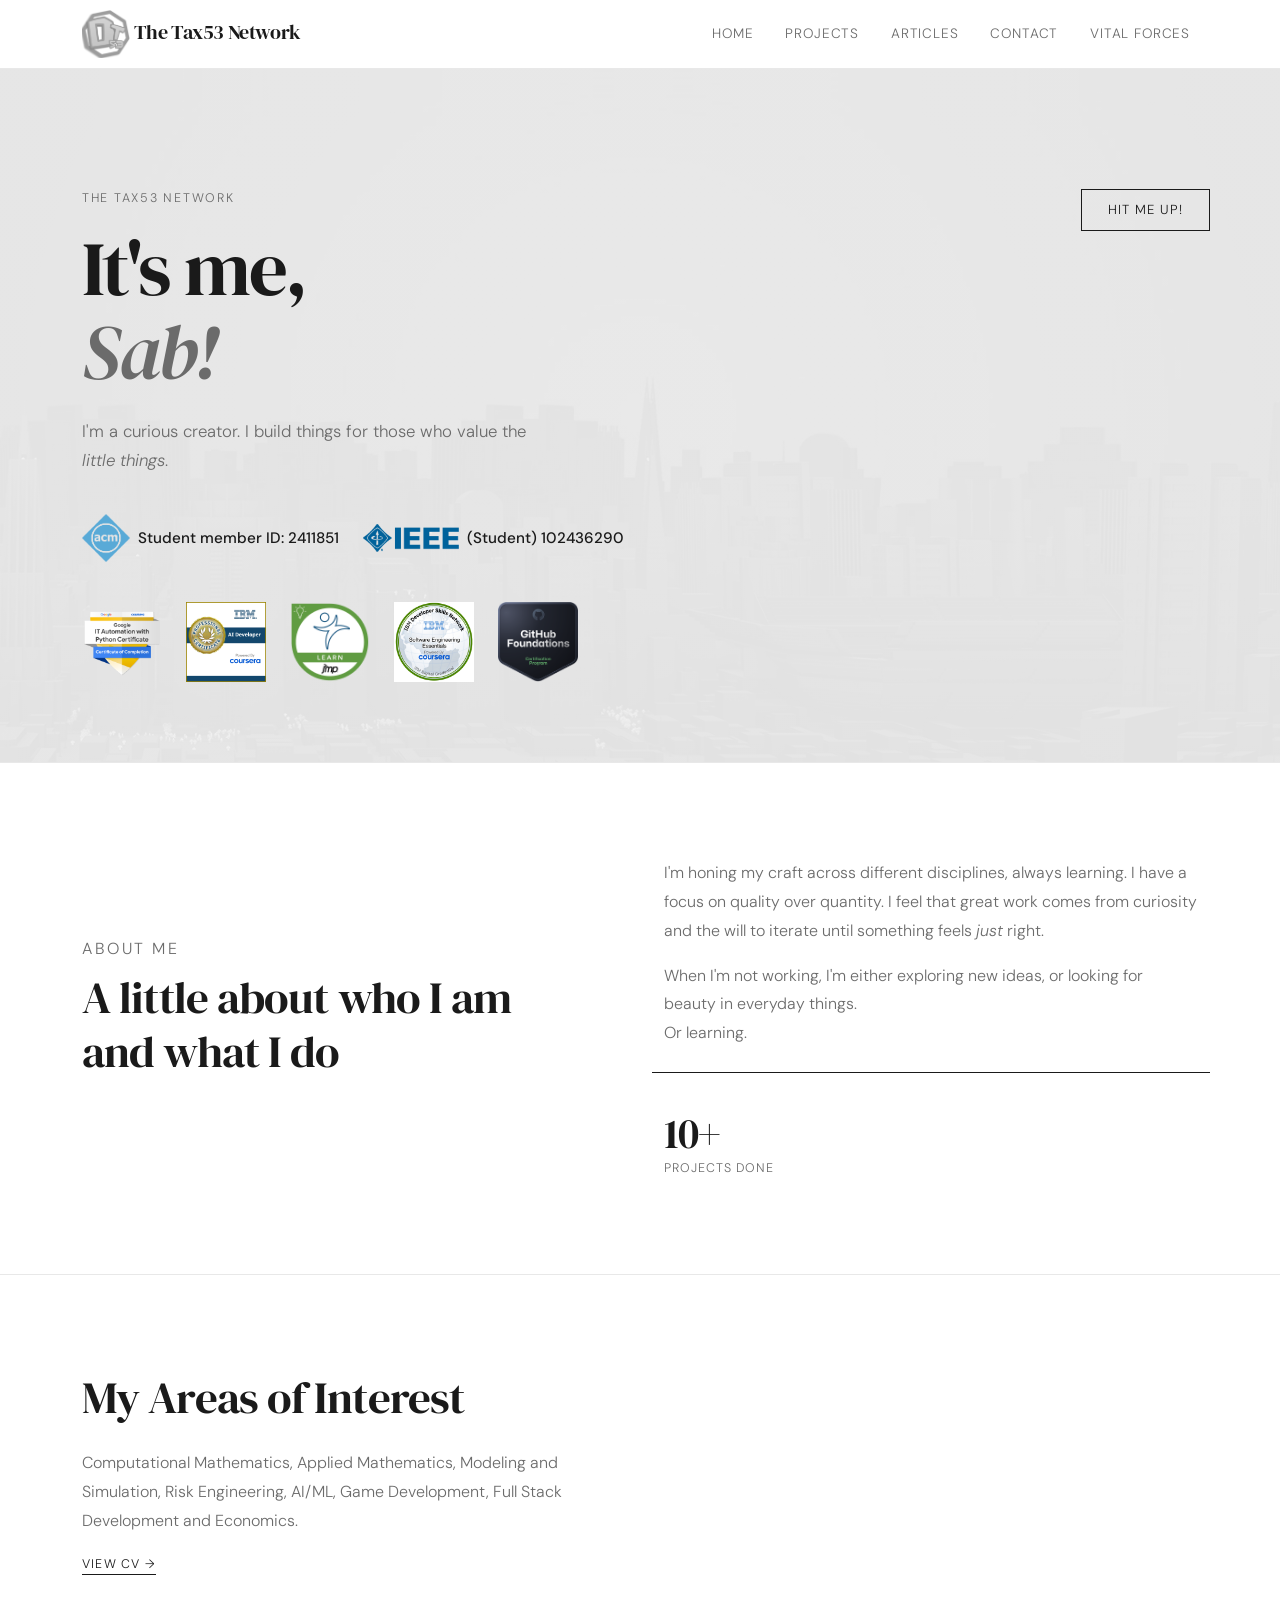
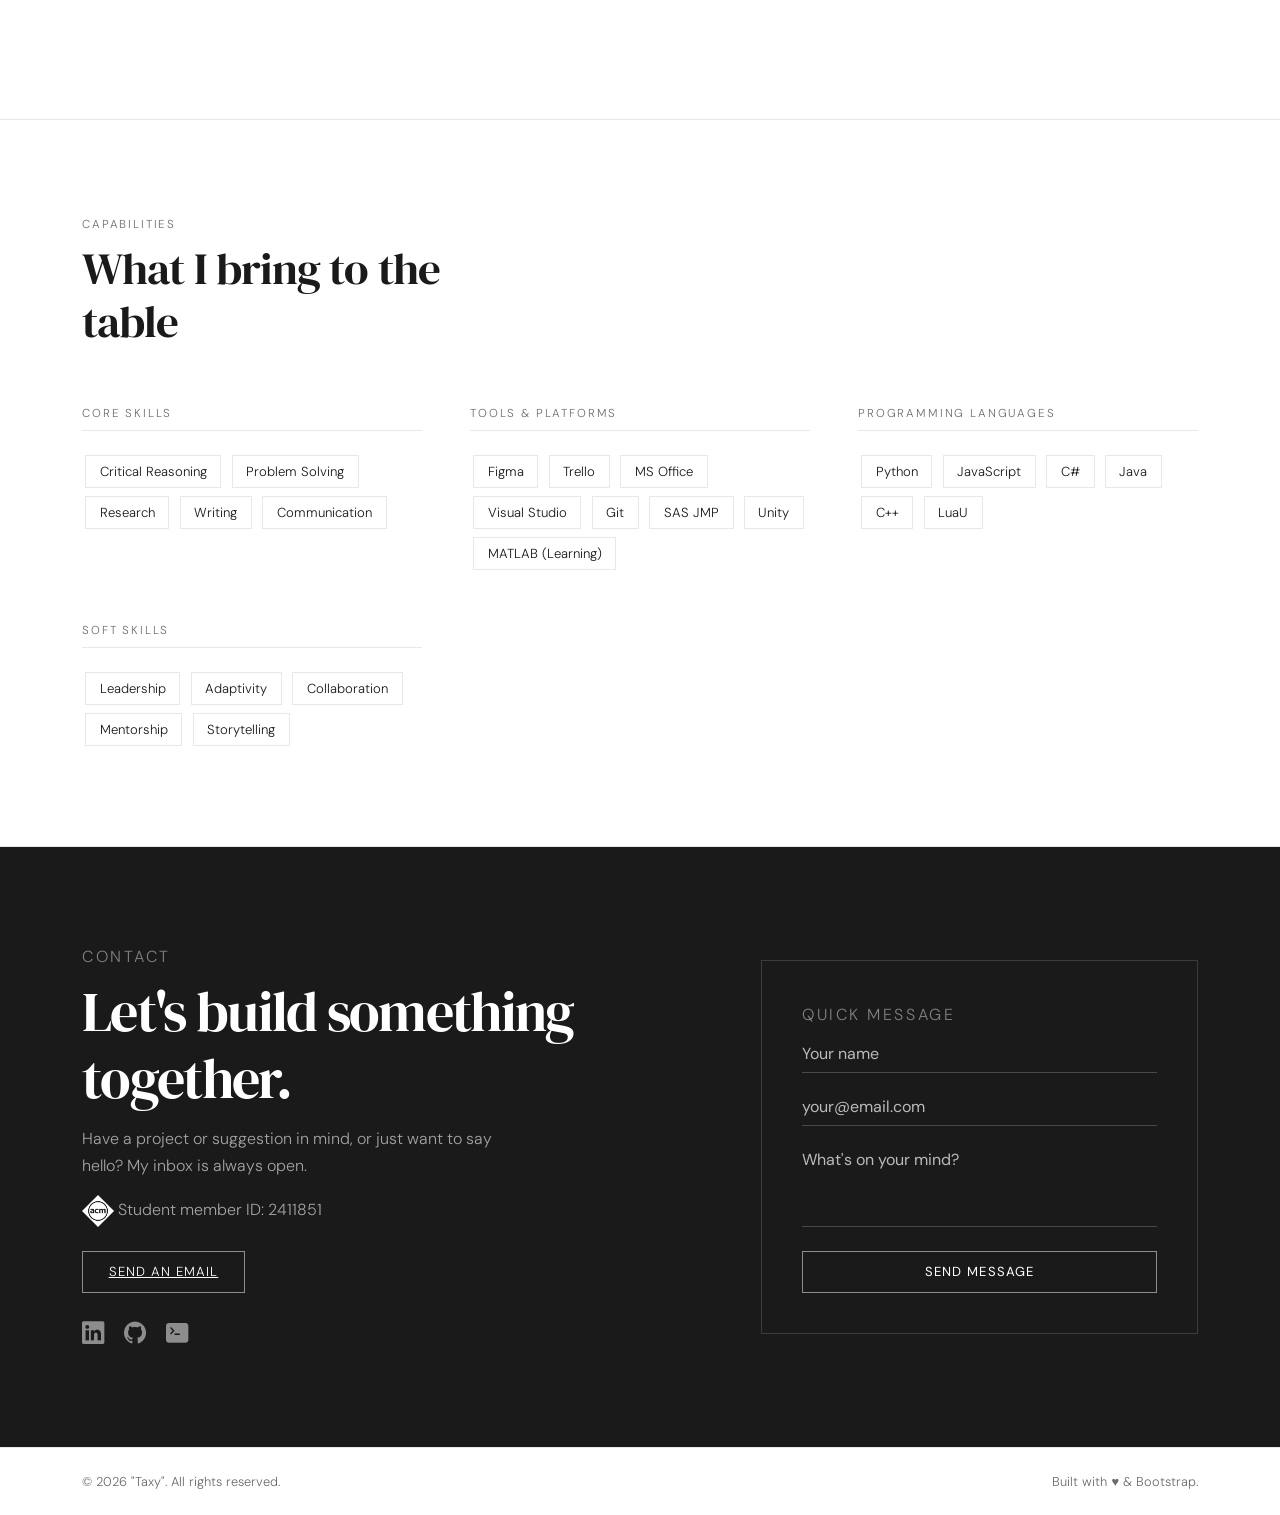
==== index.html @ 0227ad1b "Update index.html" ====
<!DOCTYPE html>
<html lang="en">
<head>
  <meta charset="UTF-8" />
  <meta name="viewport" content="width=device-width, initial-scale=1.0" />
  <link rel="icon" type="image/png" href="Images/logo.png">
  <title>The Tax53 Network - Home</title>
  <link href="https://cdn.jsdelivr.net/npm/bootstrap@5.3.3/dist/css/bootstrap.min.css" rel="stylesheet" />
  <link href="https://cdn.jsdelivr.net/npm/bootstrap-icons@1.11.3/font/bootstrap-icons.min.css" rel="stylesheet" />
  <link href="https://fonts.googleapis.com/css2?family=DM+Serif+Display:ital@0;1&family=DM+Sans:wght@300;400;500&display=swap" rel="stylesheet" />
  <link rel="stylesheet" href="CSS/Main.css">
</head>
<body>

  <!-- NAV -->
  <nav class="navbar navbar-expand-md sticky-top py-3">
    <div class="container">
      <a class="navbar-brand" href="https://tax53.net/">
        <img src="Images/logo-monochr.png" alt="The Tax53 Network" height="48">
        The Tax53 Network
      </a>
      <button class="navbar-toggler border-0" type="button" data-bs-toggle="collapse" data-bs-target="#navMenu">
        <span class="navbar-toggler-icon"></span>
      </button>
      <div class="collapse navbar-collapse" id="navMenu">
        <ul class="navbar-nav ms-auto gap-md-3">
          <li class="nav-item"><a class="nav-link" href="#about">Home</a></li>
          <li class="nav-item"><a class="nav-link" href="/projects">Projects</a></li>
          <li class="nav-item"><a class="nav-link" href="/research">Articles</a></li>
          <li class="nav-item"><a class="nav-link" href="#contact">Contact</a></li>
          <li class="nav-item"><a class="nav-link" href="/vital-forces">Vital Forces</a></li>
        </ul>
      </div>
    </div>
  </nav>

  <!-- HERO -->
  <section id="hero">
  <div class="container position-relative">
    <a href="#contact" class="btn-dark-outline text-decoration-none position-absolute top-0 end-0">Hit me up!</a>
    <div class="row">
      <div class="col-lg-9">
        <p class="eyebrow">The Tax53 Network</p>
        <h1>It's me,<br><em>Sab!</em></h1>
        <p class="lead">I'm a curious creator. I build things for those who value the <em>little things</em>.</p>
        <div class="d-flex gap-4 flex-wrap align-items-center">
          <div class="d-flex align-items-center gap-2">
            <div style="width: 48px; height: 48px; background-color: #59aad7; -webkit-mask: url('/Images/acm.png') no-repeat center / contain; mask: url('/Images/acm.png') no-repeat center / contain;" title="ACM"></div>
            <span class="fw-medium" style="font-size: 0.95rem;">Student member ID: 2411851</span>
          </div>
          <div class="d-flex align-items-center gap-2">
            <div style="width: 96px; height: 48px; background-color: #00629b; -webkit-mask: url('/Images/ieee.png') no-repeat center / contain; mask: url('/Images/ieee.png') no-repeat center / contain;" title="IEEE"></div>
            <span class="fw-medium" style="font-size: 0.95rem;">(Student) 102436290</span>
          </div>
        </div>
      </div>
    </div>
    <div class="row">
      <div class="col-12">
        <div class="hero-badges">
          <img src="/Images/Badges/Google.png" alt="">
          <img src="/Images/Badges/IBM1.png" alt="">
          <img src="/Images/Badges/JMP.png" alt="">
          <img src="/Images/Badges/IBM2.png" alt="">
          <img src="/Images/Badges/GH-900.png" alt="">
        </div>
      </div>
    </div>
  </div>
</section>

  <!-- ABOUT -->
  <section id="about">
    <div class="container">
      <div class="row align-items-center g-5">
        <div class="col-lg-5 fade-up">
          <p class="section-label">About Me</p>
          <h2>A little about who I am and what I do</h2>
        </div>
        <div class="col-lg-6 offset-lg-1 fade-up">
          <p>I'm honing my craft across different disciplines, always learning. I have a focus on quality over quantity. I feel that great work comes from curiosity and the will to iterate until something feels <em>just</em> right.</p>
          <p>When I'm not working, I'm either exploring new ideas, or looking for beauty in everyday things.<br>Or learning.</p>
          <div class="row stat-block mt-4 g-4">
            <!-- <div class="col-4">
              <div class="stat-number">5</div>
              <div class="stat-label">Programming Languages</div>
            </div> -->
            <div class="col-4">
              <div class="stat-number">10+</div>
              <div class="stat-label">Projects Done</div>
            </div>
          </div>
        </div>
      </div>
    </div>
  </section>

  <!-- PROJECTS -->
  <section id="about">
    <div class="container">
      <div class="row mb-5 fade-up">
        <div class="col-lg-6">
          <h2>My Areas of Interest</h2>
          <p class="lead">Computational Mathematics, Applied Mathematics, Modeling and Simulation, Risk Engineering, AI/ML, Game Development, Full Stack Development and Economics.</p>
          <a href="https://www.canva.com/design/DAGw5PCqd8U/Rbz7RSK90_v_EXbimXJKZw/view?utm_content=DAGw5PCqd8U&utm_campaign=designshare&utm_medium=link2&utm_source=uniquelinks&utlId=h00434591b5" class="project-link">View CV →</a>
        </div>
      </div>
    </div>
  </section>

  <!-- SKILLS -->
  <section id="skills">
    <div class="container">
      <div class="row mb-5 fade-up">
        <div class="col-lg-5">
          <p class="section-label">Capabilities</p>
          <h2>What I bring to the table</h2>
        </div>
      </div>
      <div class="row g-5">
        <div class="col-md-4 fade-up">
          <p class="skill-group-title">Core Skills</p>
          <div>
            <span class="skill-pill">Critical Reasoning</span>
            <span class="skill-pill">Problem Solving</span>
            <span class="skill-pill">Research</span>
            <span class="skill-pill">Writing</span>
            <span class="skill-pill">Communication</span>
          </div>
        </div>
        <div class="col-md-4 fade-up">
          <p class="skill-group-title">Tools & Platforms</p>
          <div>
            <span class="skill-pill">Figma</span>
            <span class="skill-pill">Trello</span>
            <span class="skill-pill">MS Office</span>
            <span class="skill-pill">Visual Studio</span>
            <span class="skill-pill">Git</span>
            <span class="skill-pill">SAS JMP</span>
            <span class="skill-pill">Unity</span>
            <span class="skill-pill">MATLAB (Learning)</span>
          </div>
        </div>
        <div class="col-md-4 fade-up">
          <p class="skill-group-title">Programming Languages</p>
          <div>
            <!-- TODO: Replace with icons and alt text -->
            <span class="skill-pill">Python</span>
            <span class="skill-pill">JavaScript</span>
            <span class="skill-pill">C#</span>
            <span class="skill-pill">Java</span>
            <span class="skill-pill">C++</span>
            <span class="skill-pill">LuaU</span>
          </div>
        </div>
        <div class="col-md-4 fade-up">
          <p class="skill-group-title">Soft Skills</p>
          <div>
            <span class="skill-pill">Leadership</span>
            <span class="skill-pill">Adaptivity</span>
            <span class="skill-pill">Collaboration</span>
            <span class="skill-pill">Mentorship</span>
            <span class="skill-pill">Storytelling</span>
          </div>
        </div>
      </div>
    </div>
  </section>

  <!-- CONTACT -->
  <section id="contact">
    <div class="container">
      <div class="row align-items-center g-5">
        <div class="col-lg-6 fade-up">
          <p class="section-label">Contact</p>
          <h2>Let's build something together.</h2>
          <p>Have a project or suggestion in mind, or just want to say hello? My inbox is always open.</p>
          <p><img src="/Images/acm.png" alt="ACM" class="inline-logo"> Student member ID: 2411851</p>
          <div class="d-flex gap-3 flex-wrap mt-4">
            <a href="mailto:sabarieswar@tax53.net" class="btn-light-outline">Send an Email</a>
          </div>
          <div class="mt-4">
            <a href="https://www.linkedin.com/in/sabarieswar-vimal-74496523a/" class="social-link" title="LinkedIn"><i class="bi bi-linkedin"></i></a>
            <a href="https://github.com/DTax53" class="social-link" title="GitHub"><i class="bi bi-github"></i></a>
            <a href="https://www.codingame.com/profile/083d21df0ebee014323d167b3ecb6af32968974" class="social-link" title="CodinGame"><i class="bi bi-terminal-fill"></i></a>
          </div>
        </div>
        <div class="col-lg-5 offset-lg-1 fade-up">
          <div style="border: 1px solid rgba(255,255,255,0.15); padding: 2.5rem;">
            <p class="section-label">Quick Message</p>

            <form action="https://formsubmit.co/sabarieswar@tax53.net" method="POST">

            <!-- Optional hidden settings -->
            <input type="hidden" name="_subject" value="New Portfolio Message">
            <input type="hidden" name="_captcha" value="false">

            <div class="mb-3">
              <input
                type="text"
                name="name"
                required
                class="form-control bg-transparent border-0 border-bottom rounded-0 text-white px-0"
                placeholder="Your name"
                style="border-color: rgba(255,255,255,0.2) !important; color: #fff; caret-color: #fff;" />
            </div>

            <div class="mb-3">
              <input
                type="email"
                name="email"
                required
                class="form-control bg-transparent border-0 border-bottom rounded-0 text-white px-0"
                placeholder="your@email.com"
                style="border-color: rgba(255,255,255,0.2) !important; color: #fff; caret-color: #fff;" />
            </div>

            <div class="mb-4">
              <textarea
                name="message"
                rows="3"
                required
                class="form-control bg-transparent border-0 border-bottom rounded-0 text-white px-0"
                placeholder="What's on your mind?"
                style="border-color: rgba(255,255,255,0.2) !important; resize: none; color: #fff; caret-color: #fff;"></textarea>
            </div>

            <button type="submit" class="btn-light-outline w-100">
              Send Message
            </button>

    </form>
</div>
        </div>
      </div>
    </div>
  </section>

  <!-- FOOTER -->
  <footer>
    <div class="container d-flex justify-content-between align-items-center flex-wrap gap-2">
      <span>© 2026 "Taxy". All rights reserved.</span>
      <span>Built with &hearts; &amp; Bootstrap.</span>
    </div>
  </footer>

  <script src="https://cdn.jsdelivr.net/npm/bootstrap@5.3.3/dist/js/bootstrap.bundle.min.js"></script>
  <script>
    // Scroll fade-in
    const observer = new IntersectionObserver((entries) => {
      entries.forEach((e, i) => {
        if (e.isIntersecting) {
          setTimeout(() => e.target.classList.add('visible'), i * 80);
          observer.unobserve(e.target);
        }
      });
    }, { threshold: 0.12 });
    document.querySelectorAll('.fade-up').forEach(el => observer.observe(el));

    // Smooth scroll
    document.querySelectorAll('a[href^="#"]').forEach(a => {
      a.addEventListener('click', e => {
        const target = document.querySelector(a.getAttribute('href'));
        if (target) { e.preventDefault(); target.scrollIntoView({ behavior: 'smooth' }); }
      });
    });
  </script>
</body>
</html>
---- CSS/Main.css ----
:root {
        --accent: #1a1a1a;
        --muted: #6b6b6b;
        --border: #e8e8e8;
        --bg-soft: #f9f8f6;
    }

    * { box-sizing: border-box; }

    body {
        font-family: 'DM Sans', sans-serif;
        font-weight: 300;
        color: #1a1a1a;
        background: #fff;
    }

    h1, h2, h3 {
        font-family: 'DM Serif Display', serif;
        font-weight: 400;
    }

    /* 404 PAGE */
    body.page-404 {
        display: flex;
        flex-direction: column;
        min-height: 100vh;
    }

    body.page-404 #hero {
        flex: 1;
        display: flex;
        align-items: center;
    }

    /* NAV */
    .navbar {
        border-bottom: 1px solid var(--border);
        background: rgba(255,255,255,0.95) !important;
        backdrop-filter: blur(8px);
        padding-top: 0.3rem !important;
        padding-bottom: 0.3rem !important;
    }

    .navbar-brand {
        font-family: 'DM Serif Display', serif;
        font-size: 1.25rem;
        color: var(--accent) !important;
        letter-spacing: -0.02em;
    }

    .nav-link {
        font-size: 0.85rem;
        letter-spacing: 0.06em;
        text-transform: uppercase;
        color: var(--muted) !important;
        transition: color 0.2s;
    }

    .nav-link:hover { 
        color: var(--accent) !important; 
    }

    /* HERO */
    #hero {
        padding: 120px 0 80px;
        border-bottom: 1px solid var(--border);
        background-image: linear-gradient(rgba(255,255,255,0.65), rgba(255,255,255,0.65)), url("../Images/AnimatedLanding.png");
        background-size: cover;
        background-position: center;
        background-repeat: no-repeat;
    }

    #hero .eyebrow {
        font-size: 0.78rem;
        letter-spacing: 0.14em;
        text-transform: uppercase;
        color: var(--muted);
        margin-bottom: 1.25rem;
    }

    #hero h1 {
        font-size: clamp(2.8rem, 6vw, 5rem);
        line-height: 1.08;
        letter-spacing: -0.03em;
        margin-bottom: 1.5rem;
    }

    #hero h1 em {
        font-style: italic;
        color: var(--muted);
    }

    #hero .lead {
        font-size: 1.05rem;
        color: var(--muted);
        max-width: 480px;
        line-height: 1.7;
        margin-bottom: 2.5rem;
    }

    .btn-dark-outline {
        border: 1.5px solid var(--accent);
        color: var(--accent);
        background: transparent;
        font-size: 0.82rem;
        letter-spacing: 0.08em;
        text-transform: uppercase;
        padding: 0.65rem 1.6rem;
        border-radius: 0;
        transition: all 0.2s;
    }

    .btn-dark-outline:hover {
        background: var(--accent);
        color: #fff;
    }

    .btn-dark-fill {
        background: var(--accent);
        color: #fff;
        font-size: 0.82rem;
        letter-spacing: 0.08em;
        text-transform: uppercase;
        padding: 0.65rem 1.6rem;
        border-radius: 0;
        border: 1.5px solid var(--accent);
        transition: all 0.2s;
    }

    .btn-dark-fill:hover {
        background: transparent;
        color: var(--accent);
    }

    .hero-badges {
  display: flex;
  align-items: center;
  gap: 1.5rem;
  margin-top: 2.5rem;
  flex-wrap: wrap;
}

.hero-badges img {
  height: 5em;
  width: auto;
  object-fit: contain;
}

    /* ABOUT */
    #about {
        padding: 96px 0;
        border-bottom: 1px solid var(--border);
    }

    .section-label {
        font-size: 0.72rem;
        letter-spacing: 0.16em;
        text-transform: uppercase;
        color: var(--muted);
        margin-bottom: 0.5rem;
    }

    #about h2 {
        font-size: clamp(1.8rem, 3.5vw, 2.8rem);
        letter-spacing: -0.02em;
        line-height: 1.2;
        margin-bottom: 1.5rem;
    }

    #about p {
        color: var(--muted);
        line-height: 1.8;
        font-size: 1rem;
    }

    .stat-block {
        border-top: 1.5px solid var(--accent);
        padding-top: 1rem;
        margin-top: 2rem;
    }

    .stat-number {
        font-family: 'DM Serif Display', serif;
        font-size: 2.6rem;
        line-height: 1;
        letter-spacing: -0.03em;
    }

    .stat-label {
        font-size: 0.78rem;
        letter-spacing: 0.08em;
        text-transform: uppercase;
        color: var(--muted);
        margin-top: 0.3rem;
    }

    /* PROJECTS */
#projects .category-toggle.collapsed .toggle-icon {
  transform: rotate(-90deg);
}

.toggle-icon {
  transition: transform 0.2s ease;
  display: inline-block;
  font-size: clamp(2.8rem, 3.5vw, 3.8rem);
}

    #projects {
        padding: 96px 0;
        background: var(--bg-soft);
        border-bottom: 1px solid var(--border);
    }

    #projects h2 {
        font-size: clamp(1.8rem, 3.5vw, 2.8rem);
        letter-spacing: -0.02em;
        margin-bottom: 0.5rem;
    }

    .project-card {
        background: #fff;
        border: 1px solid var(--border);
        padding: 2rem;
        transition: border-color 0.2s, transform 0.2s;
        height: 100%;
    }

    .project-card:hover {
        border-color: var(--accent);
        transform: translateY(-3px);
    }

    .project-tag {
        font-size: 0.7rem;
        letter-spacing: 0.1em;
        text-transform: uppercase;
        color: var(--muted);
        border: 1px solid var(--border);
        padding: 0.2rem 0.55rem;
        display: inline-block;
        margin-bottom: 1rem;
    }

    .project-card h3 {
        font-size: 1.3rem;
        letter-spacing: -0.02em;
        margin-bottom: 0.6rem;
    }

    .project-card p {
        font-size: 0.9rem;
        color: var(--muted);
        line-height: 1.7;
        margin-bottom: 1.5rem;
    }

    .project-link {
        font-size: 0.78rem;
        letter-spacing: 0.1em;
        text-transform: uppercase;
        color: var(--accent);
        text-decoration: none;
        border-bottom: 1px solid var(--accent);
        padding-bottom: 2px;
        transition: opacity 0.2s;
    }

    .project-link:hover { 
        opacity: 0.5; 
    }

    .project-icon {
        height: 28px;
        width: auto;
        object-fit: contain;
        display: block;
        opacity: 0.75;
    }

    .project-card-header {
        display: flex;
        align-items: center;
        gap: 0.6rem;
        margin-bottom: 0.6rem;
    }

.project-card-header .project-icon {
  margin-bottom: 0;
}

.project-card-header h3 {
  margin-bottom: 0;
}

    /* SKILLS */
    #skills {
        padding: 96px 0;
        border-bottom: 1px solid var(--border);
    }

    #skills h2 {
        font-size: clamp(1.8rem, 3.5vw, 2.8rem);
        letter-spacing: -0.02em;
        margin-bottom: 0.5rem;
    }

    .skill-group-title {
        font-size: 0.72rem;
        letter-spacing: 0.16em;
        text-transform: uppercase;
        color: var(--muted);
        border-bottom: 1px solid var(--border);
        padding-bottom: 0.5rem;
        margin-bottom: 1.25rem;
    }

    .skill-pill {
        display: inline-block;
        font-size: 0.82rem;
        color: var(--accent);
        border: 1px solid var(--border);
        padding: 0.35rem 0.85rem;
        margin: 0.25rem 0.2rem;
        transition: background 0.15s, border-color 0.15s;
    }

    .skill-pill:hover {
        background: var(--accent);
        color: #fff;
        border-color: var(--accent);
    }

    /* CONTACT */
    #contact {
        padding: 96px 0;
        background: var(--accent);
        color: #fff;
    }

    #contact .section-label { 
        color: rgba(255,255,255,0.45); 
    }

    #contact h2 {
        font-size: clamp(2rem, 4.5vw, 3.5rem);
        letter-spacing: -0.03em;
        color: #fff;
        margin-bottom: 0.75rem;
    }

    #contact p {
        color: rgba(255,255,255,0.6);
        font-size: 1rem;
        line-height: 1.7;
        max-width: 420px;
    }

    .inline-logo {
        color: rgba(255,255,255,0.6);
        height: 2em;
        width: auto;
        vertical-align: middle;
        display: inline;
    }

    .btn-light-outline {
        border: 1.5px solid rgba(255,255,255,0.5);
        color: #fff;
        background: transparent;
        font-size: 0.82rem;
        letter-spacing: 0.08em;
        text-transform: uppercase;
        padding: 0.65rem 1.6rem;
        border-radius: 0;
        transition: all 0.2s;
    }

    .btn-light-outline:hover {
        background: #fff;
        color: var(--accent);
        border-color: #fff;
    }

    .social-link {
        color: rgba(255,255,255,0.5);
        font-size: 1.4rem;
        margin-right: 1rem;
        transition: color 0.2s;
        text-decoration: none;
    }

    .social-link:hover { 
        color: #fff; 
    }

    /* FOOTER */
    footer {
        padding: 1.5rem 0;
        border-top: 1px solid var(--border);
        font-size: 0.8rem;
        color: var(--muted);
    }

    /* SCROLL FADE-IN */
    .fade-up {
        opacity: 0;
        transform: translateY(24px);
        transition: opacity 0.6s ease, transform 0.6s ease;
    }

    .fade-up.visible {
        opacity: 1;
        transform: none;
    }

    /* PLACEHOLDER */
    #contact input::placeholder,
    #contact textarea::placeholder {
        color: rgba(255,255,255,0.7);
    }
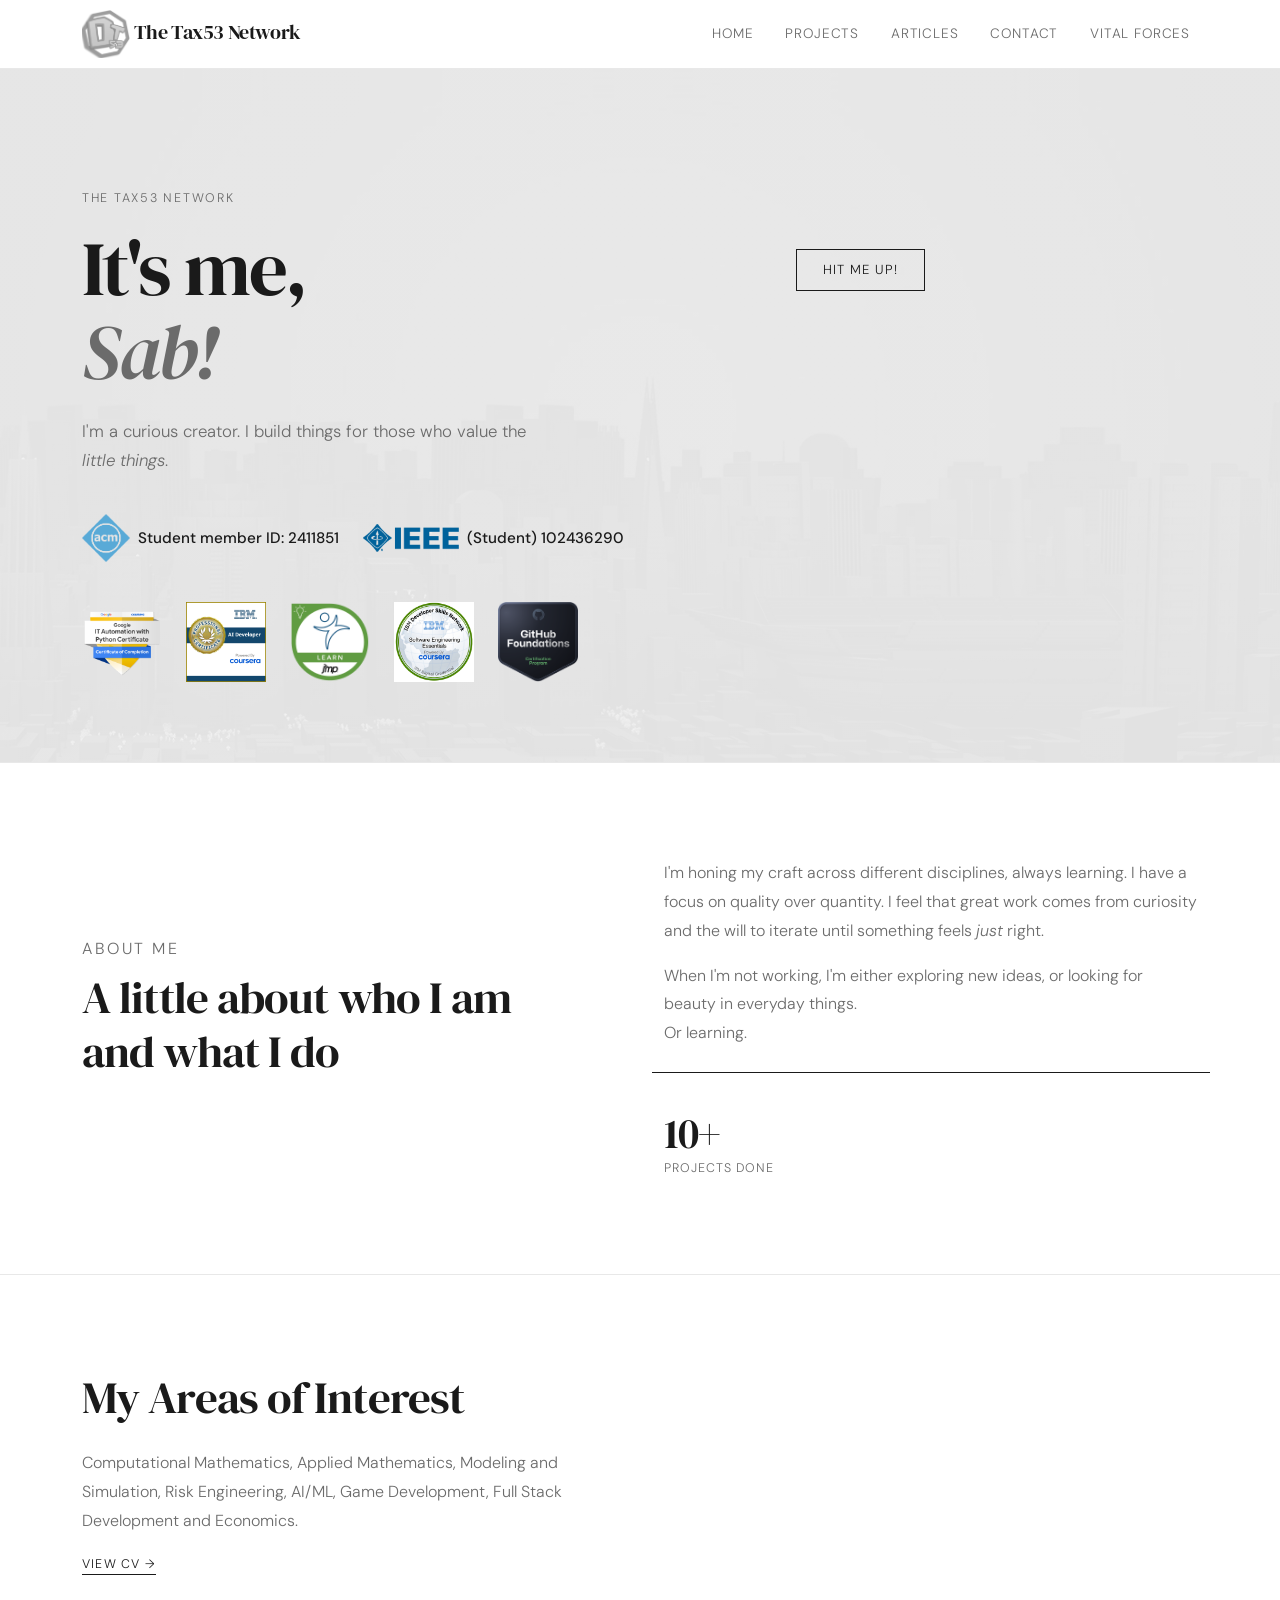
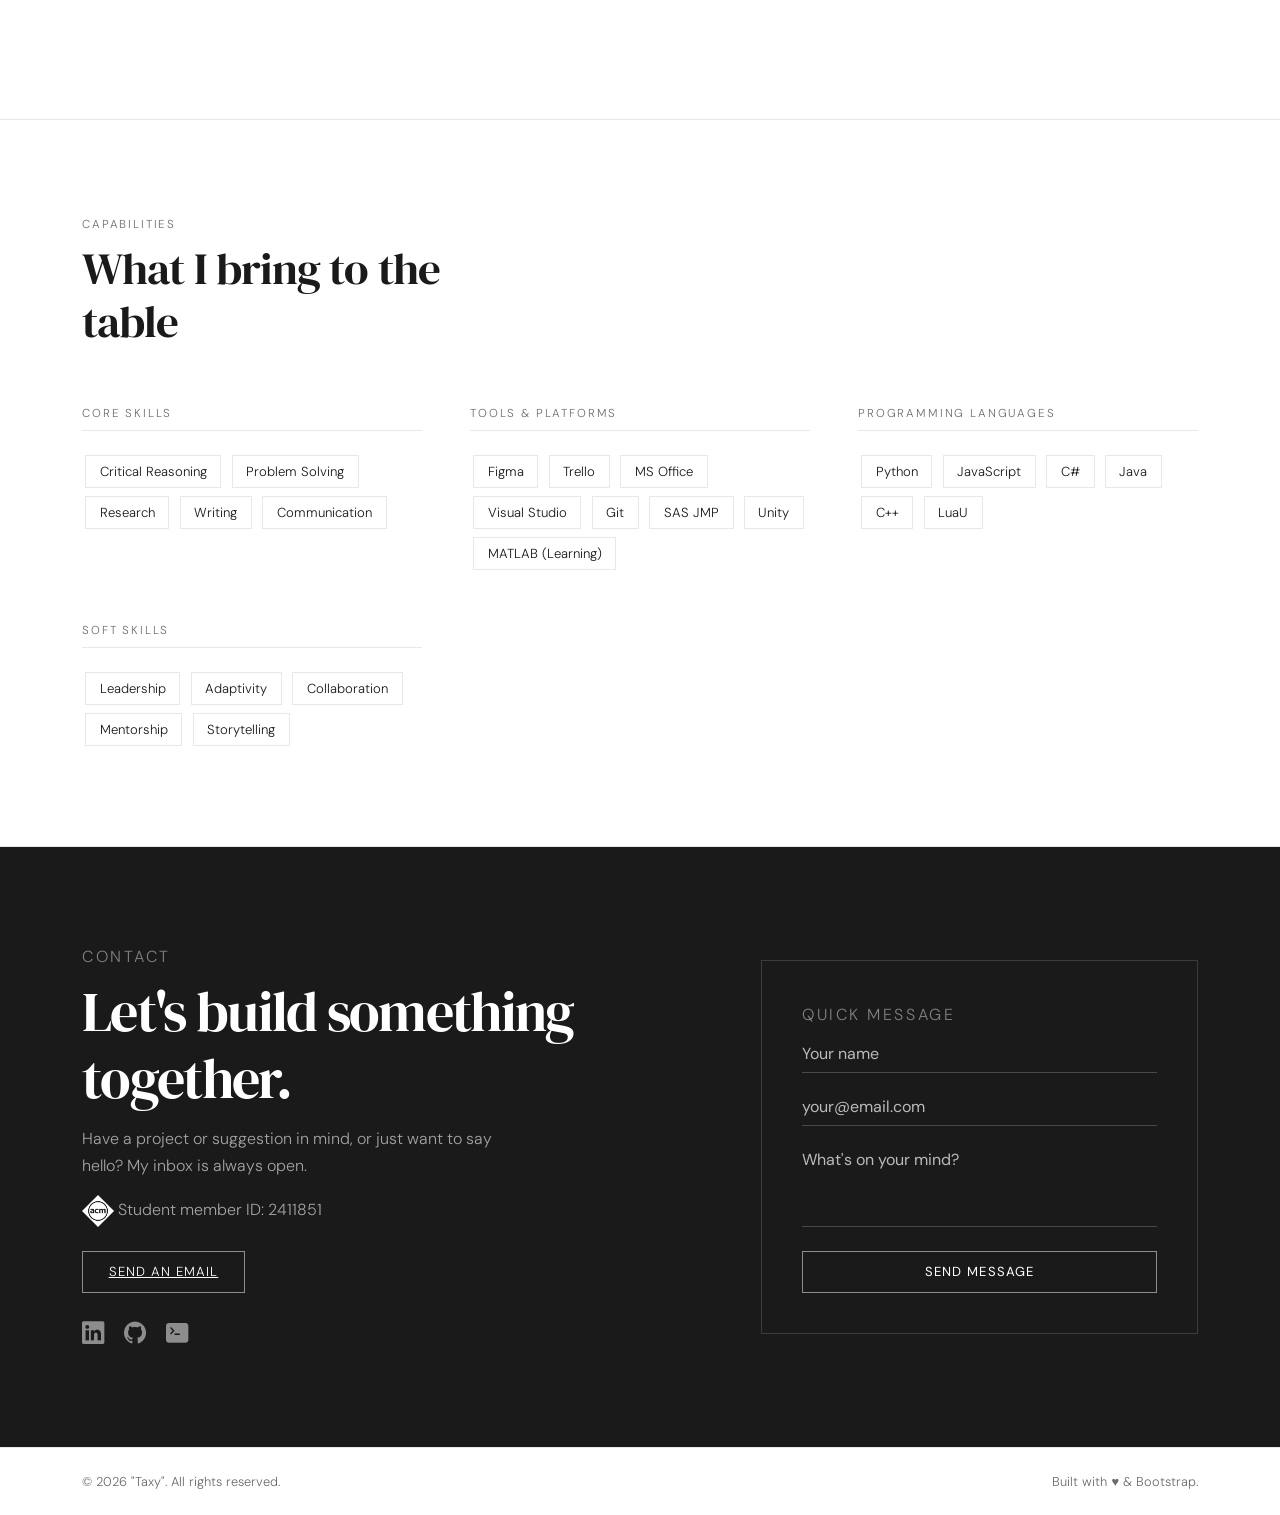
==== commit 19f708bb: "Update index.html" ====
--- a/index.html
+++ b/index.html
@@ -37,7 +37,9 @@
   <!-- HERO -->
   <section id="hero">
   <div class="container position-relative">
-    <a href="#contact" class="btn-dark-outline text-decoration-none position-absolute top-0 end-0">Hit me up!</a>
+    <div class="row">
+      <div class="col-lg-9 position-relative">
+      <a href="#contact" class="btn-dark-outline text-decoration-none position-absolute" style="top: 60px; right: 0;">Hit me up!</a>
     <div class="row">
       <div class="col-lg-9">
         <p class="eyebrow">The Tax53 Network</p>
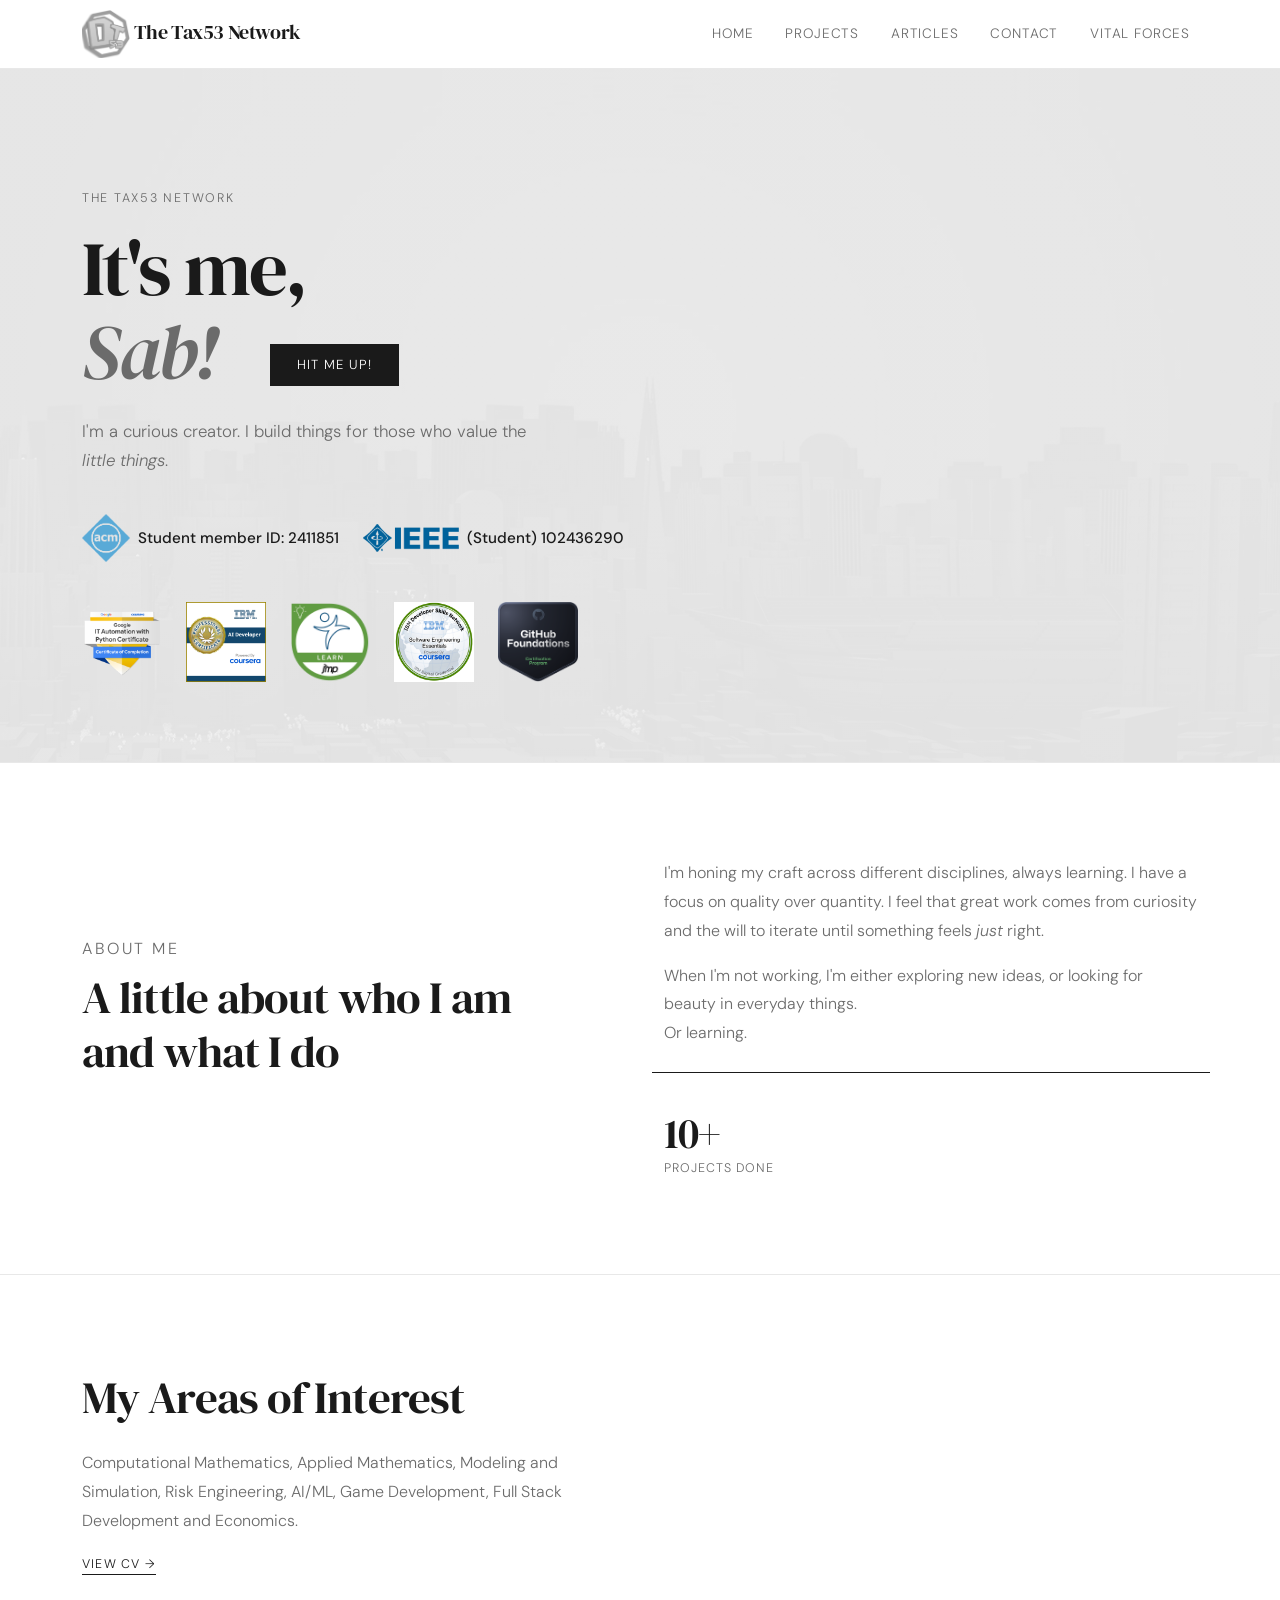
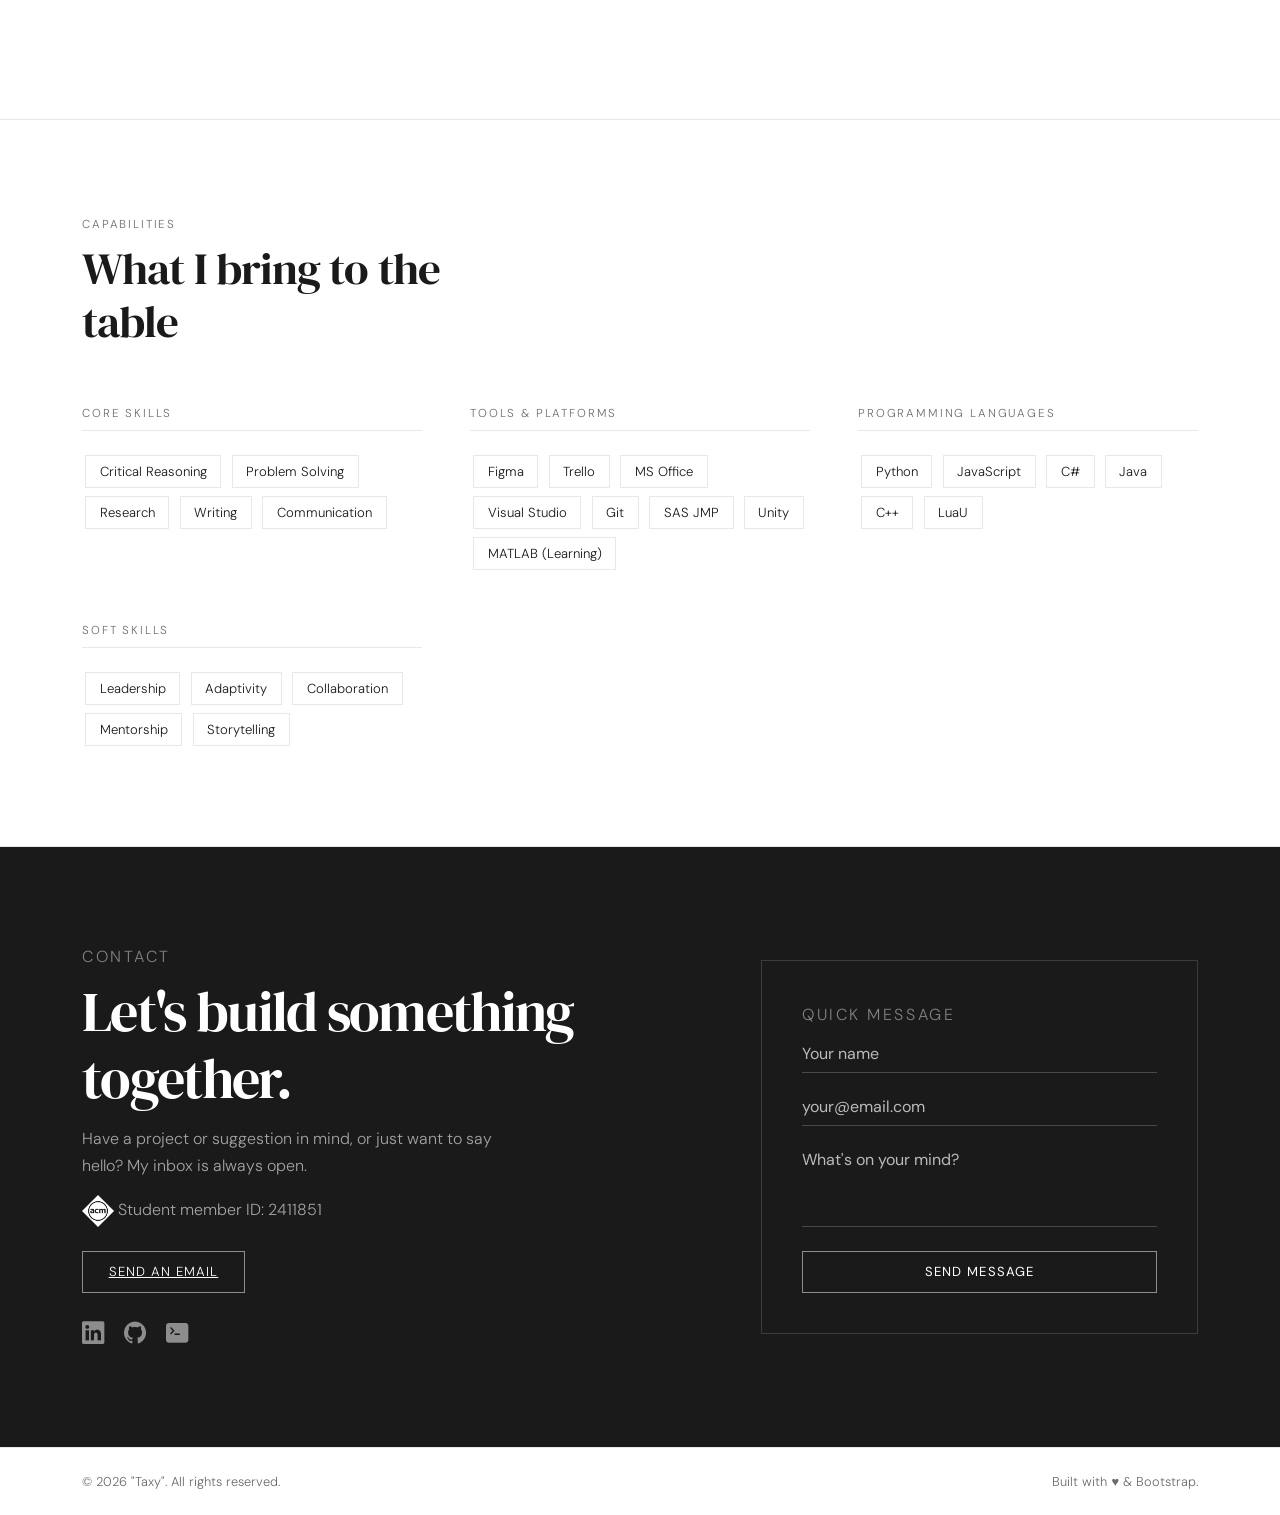
==== commit de8af618: "Update index.html" ====
--- a/index.html
+++ b/index.html
@@ -38,12 +38,9 @@
   <section id="hero">
   <div class="container position-relative">
     <div class="row">
-      <div class="col-lg-9 position-relative">
-      <a href="#contact" class="btn-dark-outline text-decoration-none position-absolute" style="top: 60px; right: 0;">Hit me up!</a>
-    <div class="row">
       <div class="col-lg-9">
         <p class="eyebrow">The Tax53 Network</p>
-        <h1>It's me,<br><em>Sab!</em></h1>
+        <h1>It's me,<br><em>Sab!</em></h1> <a href="#contact" class="btn-dark-fill text-decoration-none position-absolute" style="top: 155px; left: 200px;">Hit me up!</a>
         <p class="lead">I'm a curious creator. I build things for those who value the <em>little things</em>.</p>
         <div class="d-flex gap-4 flex-wrap align-items-center">
           <div class="d-flex align-items-center gap-2">
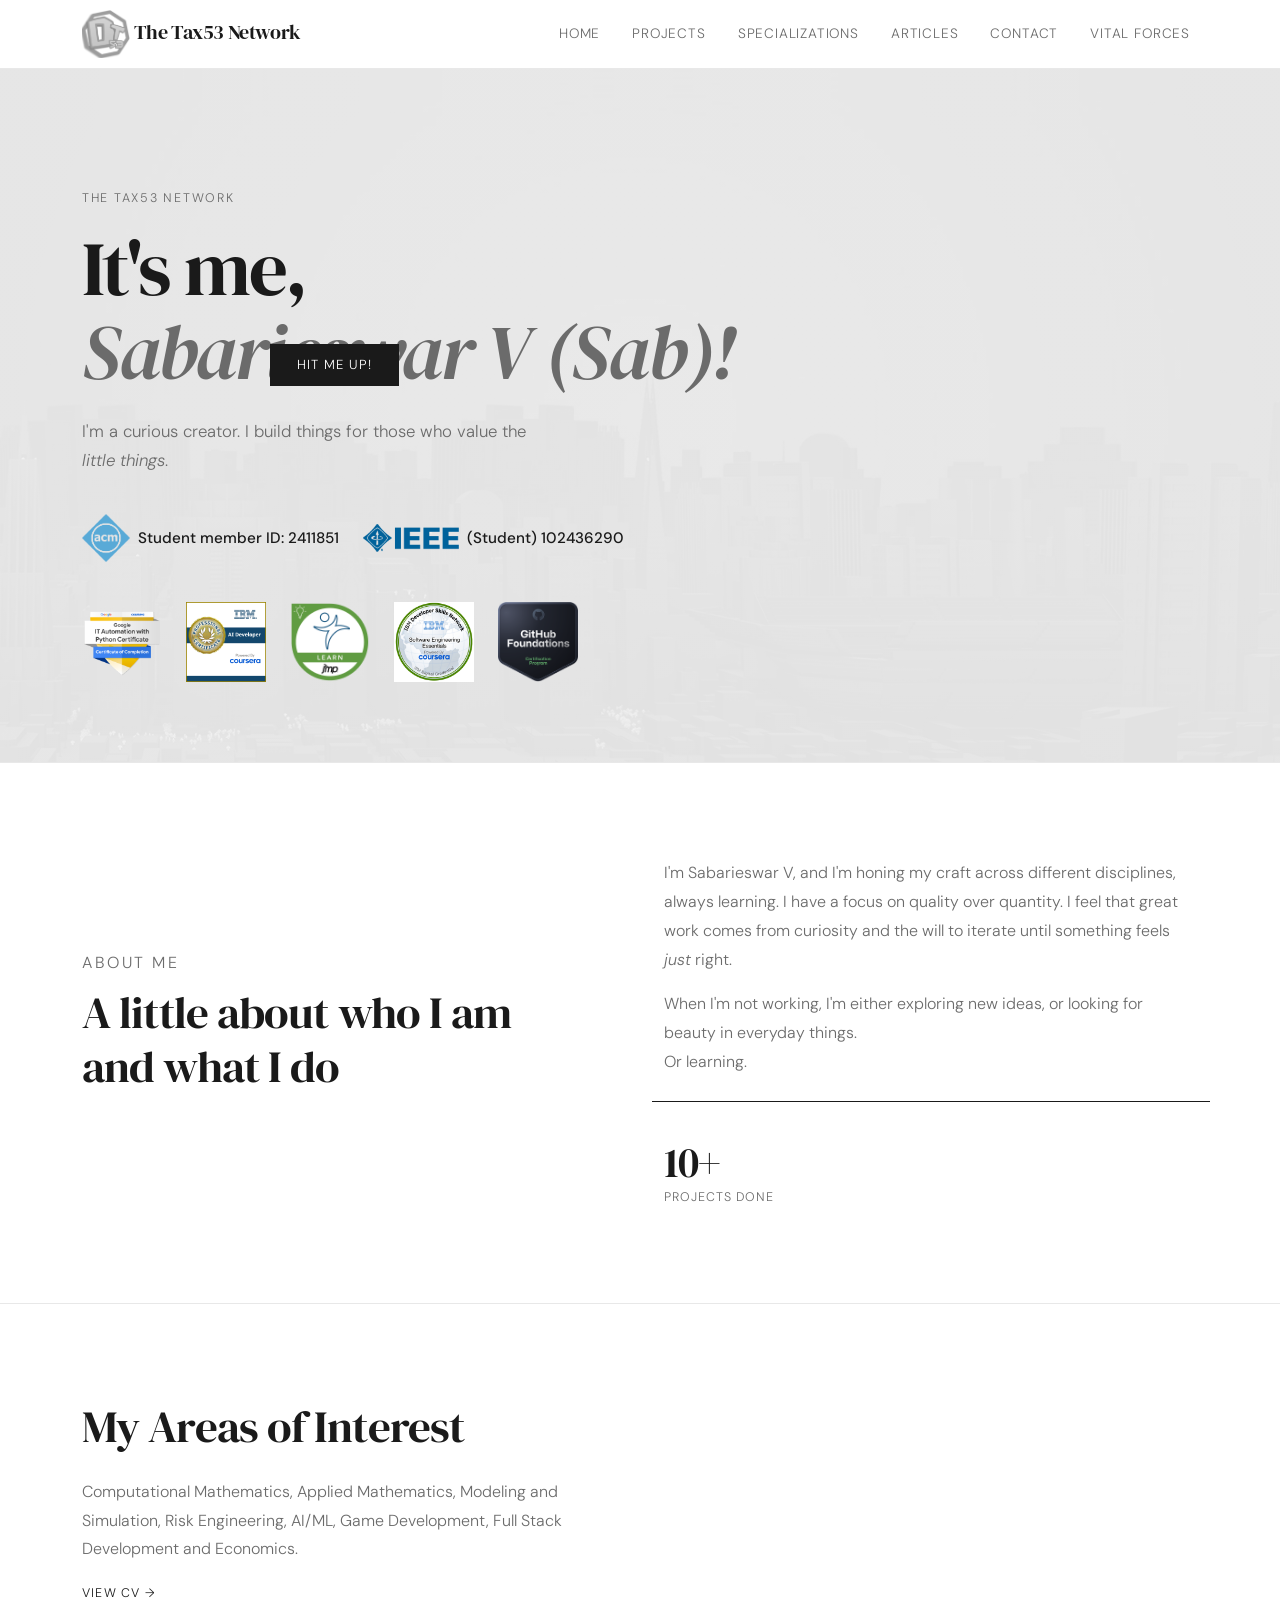
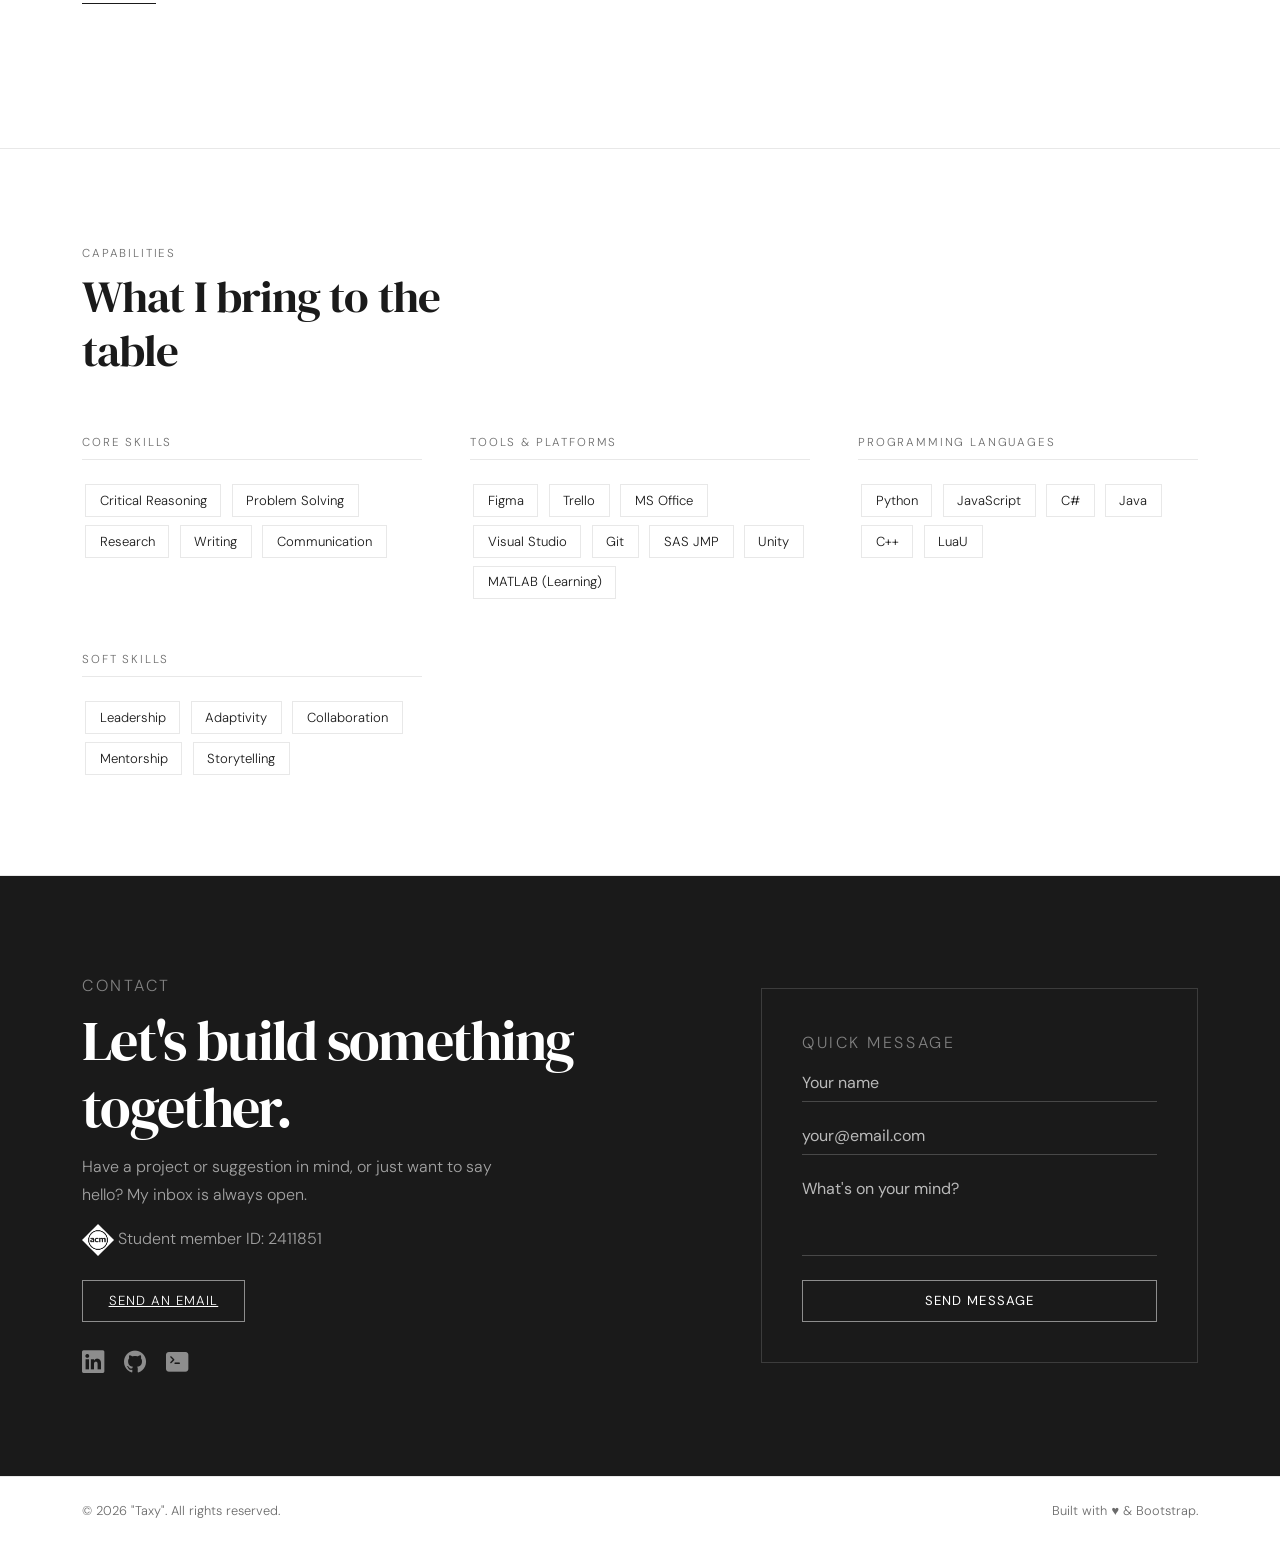
==== commit b271ea87: "iahfsuodhiuhiuer" ====
--- a/index.html
+++ b/index.html
@@ -4,7 +4,9 @@
   <meta charset="UTF-8" />
   <meta name="viewport" content="width=device-width, initial-scale=1.0" />
   <link rel="icon" type="image/png" href="Images/logo.png">
-  <title>The Tax53 Network - Home</title>
+  <title>Sabarieswar V | The Tax53 Network - Home</title>
+  <meta name="description" content="Official portfolio and website of Sabarieswar V, a creator specializing in computational mathematics, AI/ML, and full-stack development at The Tax53 Network." />
+  <meta name="robots" content="index, follow" />
   <link href="https://cdn.jsdelivr.net/npm/bootstrap@5.3.3/dist/css/bootstrap.min.css" rel="stylesheet" />
   <link href="https://cdn.jsdelivr.net/npm/bootstrap-icons@1.11.3/font/bootstrap-icons.min.css" rel="stylesheet" />
   <link href="https://fonts.googleapis.com/css2?family=DM+Serif+Display:ital@0;1&family=DM+Sans:wght@300;400;500&display=swap" rel="stylesheet" />
@@ -26,6 +28,7 @@
         <ul class="navbar-nav ms-auto gap-md-3">
           <li class="nav-item"><a class="nav-link" href="#about">Home</a></li>
           <li class="nav-item"><a class="nav-link" href="/projects">Projects</a></li>
+          <li class="nav-item"><a class="nav-link" href="/specializations">Specializations</a></li>
           <li class="nav-item"><a class="nav-link" href="/research">Articles</a></li>
           <li class="nav-item"><a class="nav-link" href="#contact">Contact</a></li>
           <li class="nav-item"><a class="nav-link" href="/vital-forces">Vital Forces</a></li>
@@ -40,7 +43,7 @@
     <div class="row">
       <div class="col-lg-9">
         <p class="eyebrow">The Tax53 Network</p>
-        <h1>It's me,<br><em>Sab!</em></h1> <a href="#contact" class="btn-dark-fill text-decoration-none position-absolute" style="top: 155px; left: 200px;">Hit me up!</a>
+        <h1>It's me,<br><em>Sabarieswar V (Sab)!</em></h1> <a href="#contact" class="btn-dark-fill text-decoration-none position-absolute" style="top: 155px; left: 200px;">Hit me up!</a>
         <p class="lead">I'm a curious creator. I build things for those who value the <em>little things</em>.</p>
         <div class="d-flex gap-4 flex-wrap align-items-center">
           <div class="d-flex align-items-center gap-2">
@@ -57,11 +60,11 @@
     <div class="row">
       <div class="col-12">
         <div class="hero-badges">
-          <img src="/Images/Badges/Google.png" alt="">
-          <img src="/Images/Badges/IBM1.png" alt="">
-          <img src="/Images/Badges/JMP.png" alt="">
-          <img src="/Images/Badges/IBM2.png" alt="">
-          <img src="/Images/Badges/GH-900.png" alt="">
+          <img src="/Images/Badges/Google.png" alt="Google Certification Badge">
+          <img src="/Images/Badges/IBM1.png" alt="IBM Data Science Badge">
+          <img src="/Images/Badges/JMP.png" alt="SAS JMP Statistical Analysis Badge">
+          <img src="/Images/Badges/IBM2.png" alt="IBM AI Professional Badge">
+          <img src="/Images/Badges/GH-900.png" alt="GitHub Fundamentals Badge">
         </div>
       </div>
     </div>
@@ -77,7 +80,7 @@
           <h2>A little about who I am and what I do</h2>
         </div>
         <div class="col-lg-6 offset-lg-1 fade-up">
-          <p>I'm honing my craft across different disciplines, always learning. I have a focus on quality over quantity. I feel that great work comes from curiosity and the will to iterate until something feels <em>just</em> right.</p>
+          <p>I'm Sabarieswar V, and I'm honing my craft across different disciplines, always learning. I have a focus on quality over quantity. I feel that great work comes from curiosity and the will to iterate until something feels <em>just</em> right.</p>
           <p>When I'm not working, I'm either exploring new ideas, or looking for beauty in everyday things.<br>Or learning.</p>
           <div class="row stat-block mt-4 g-4">
             <!-- <div class="col-4">
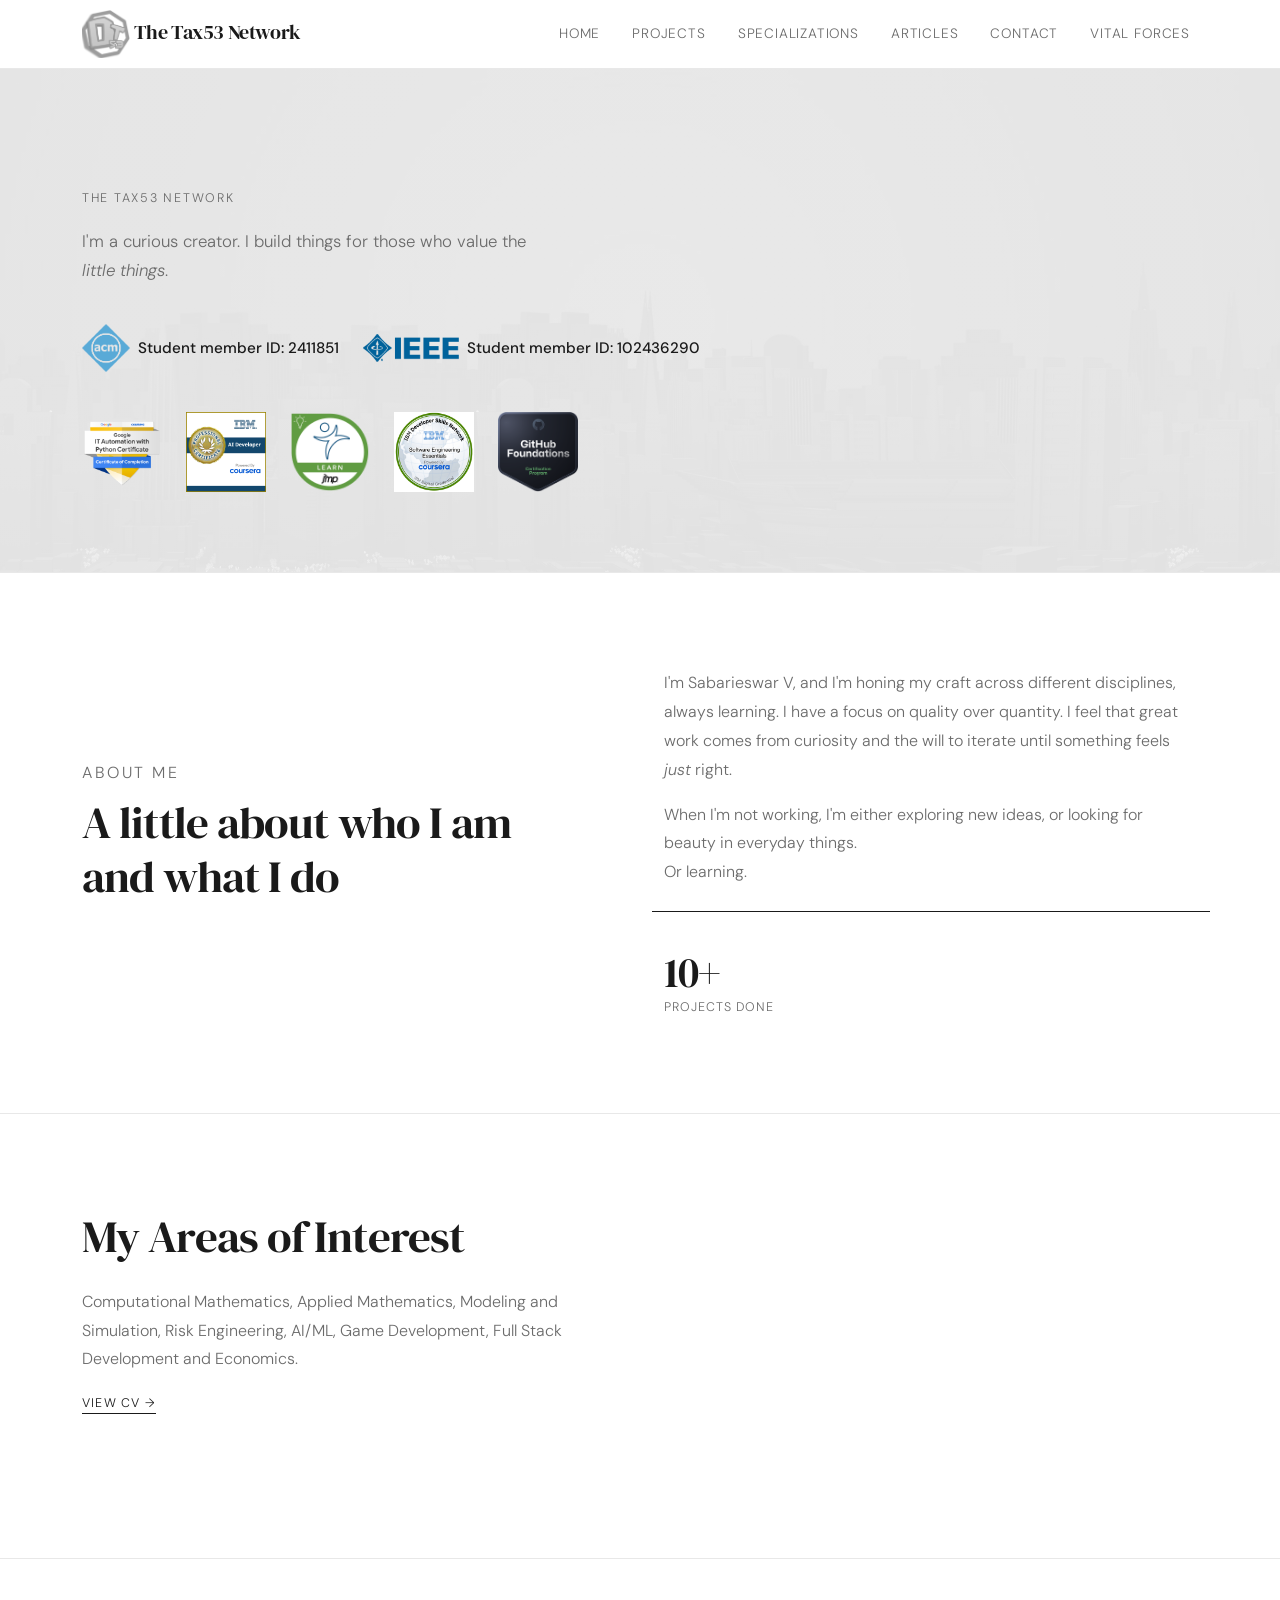
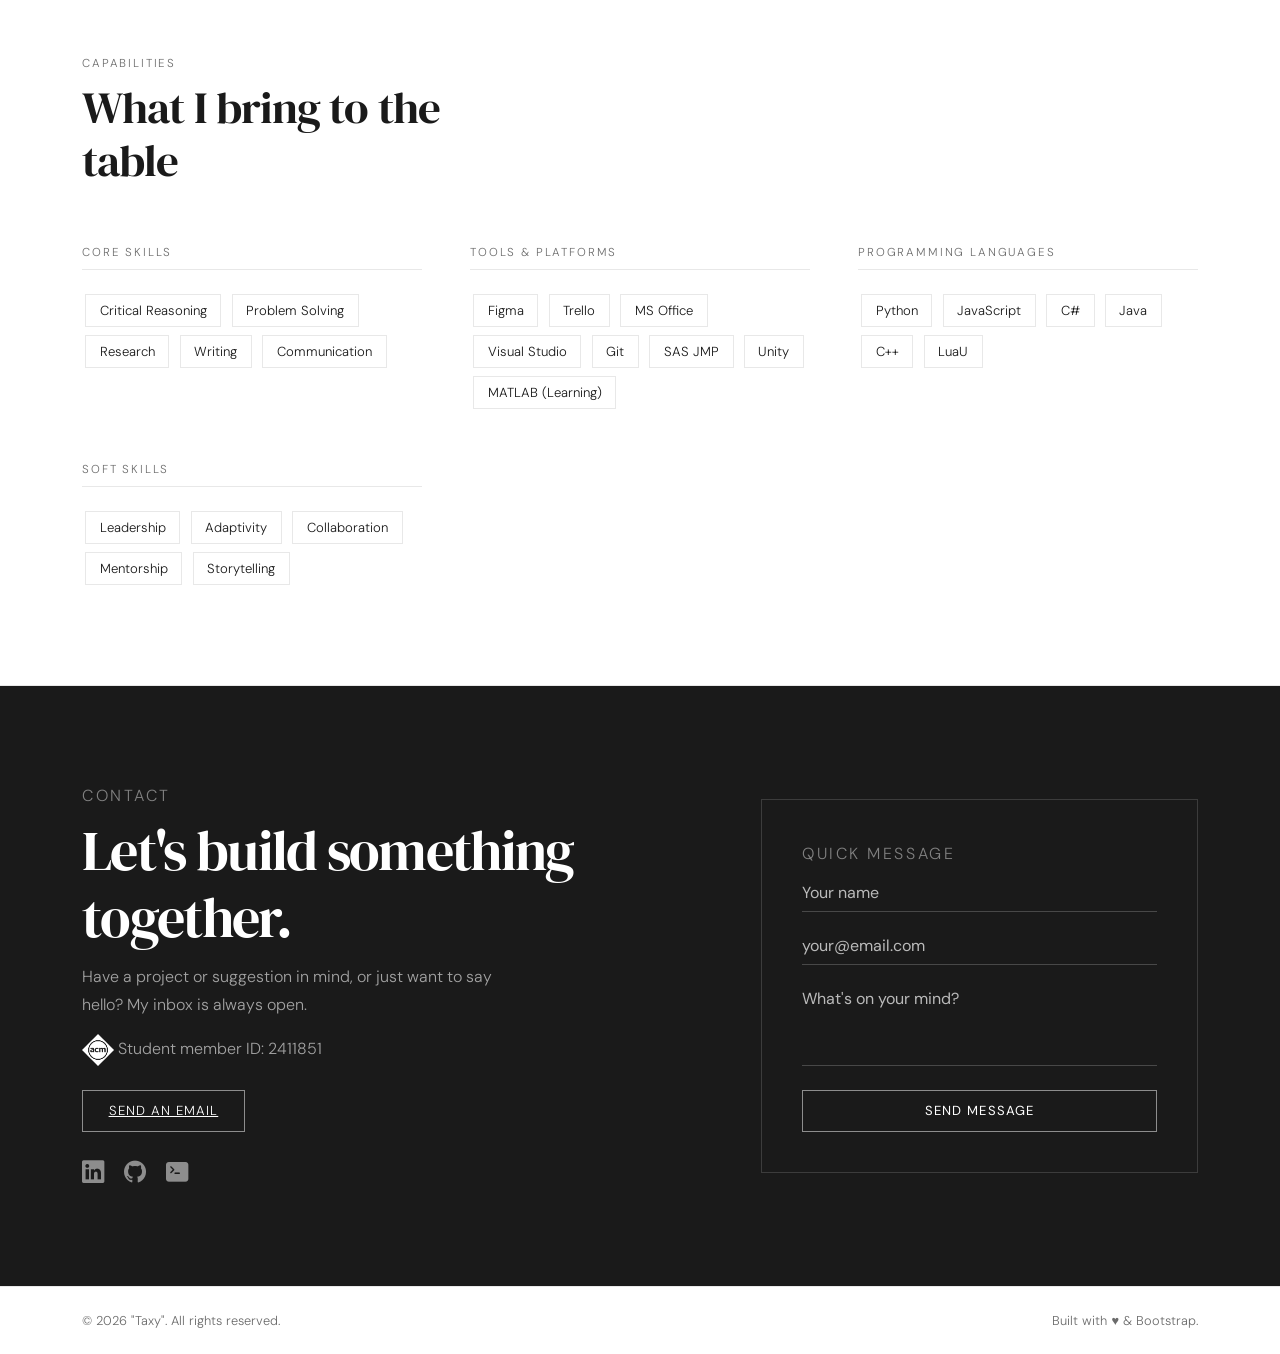
==== commit 9348c528: "Update index.html" ====
--- a/index.html
+++ b/index.html
@@ -43,7 +43,6 @@
     <div class="row">
       <div class="col-lg-9">
         <p class="eyebrow">The Tax53 Network</p>
-        <h1>It's me,<br><em>Sabarieswar V (Sab)!</em></h1> <a href="#contact" class="btn-dark-fill text-decoration-none position-absolute" style="top: 155px; left: 200px;">Hit me up!</a>
         <p class="lead">I'm a curious creator. I build things for those who value the <em>little things</em>.</p>
         <div class="d-flex gap-4 flex-wrap align-items-center">
           <div class="d-flex align-items-center gap-2">
@@ -52,7 +51,7 @@
           </div>
           <div class="d-flex align-items-center gap-2">
             <div style="width: 96px; height: 48px; background-color: #00629b; -webkit-mask: url('/Images/ieee.png') no-repeat center / contain; mask: url('/Images/ieee.png') no-repeat center / contain;" title="IEEE"></div>
-            <span class="fw-medium" style="font-size: 0.95rem;">(Student) 102436290</span>
+            <span class="fw-medium" style="font-size: 0.95rem;">Student member ID: 102436290</span>
           </div>
         </div>
       </div>
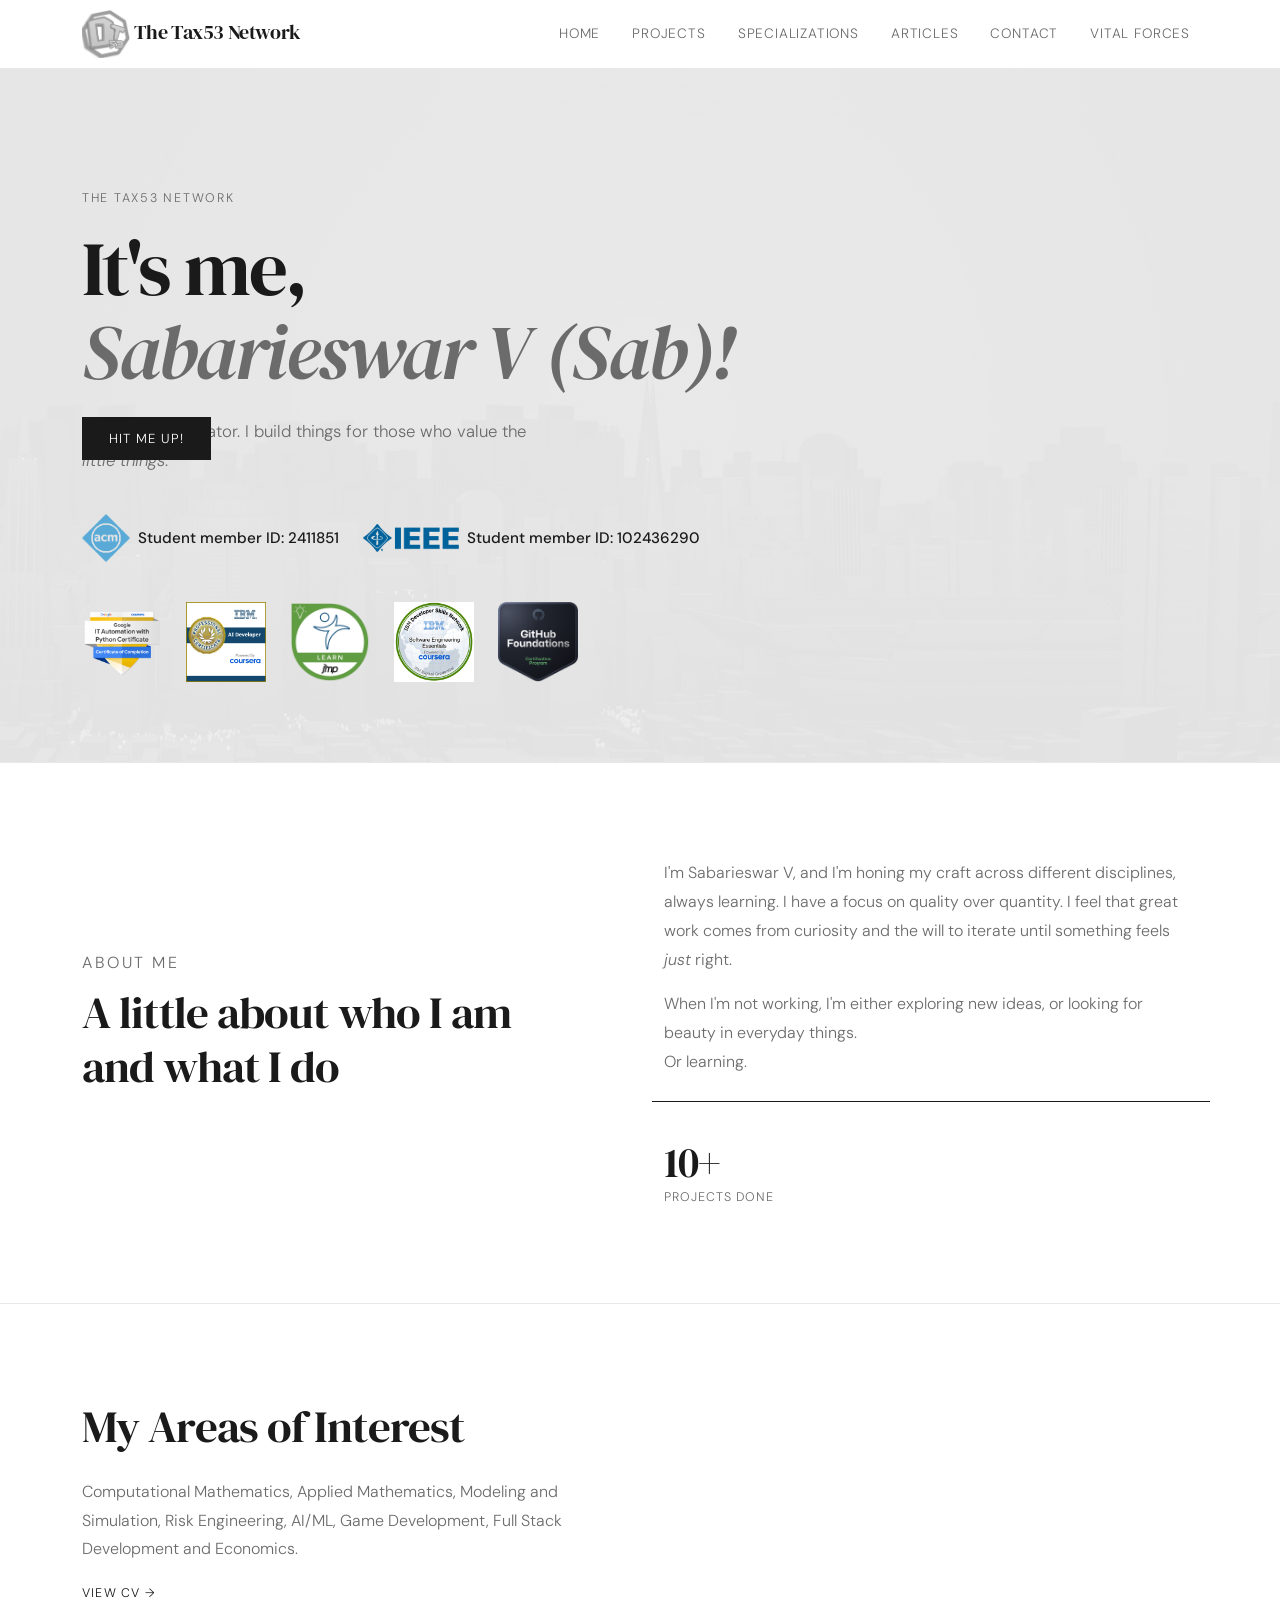
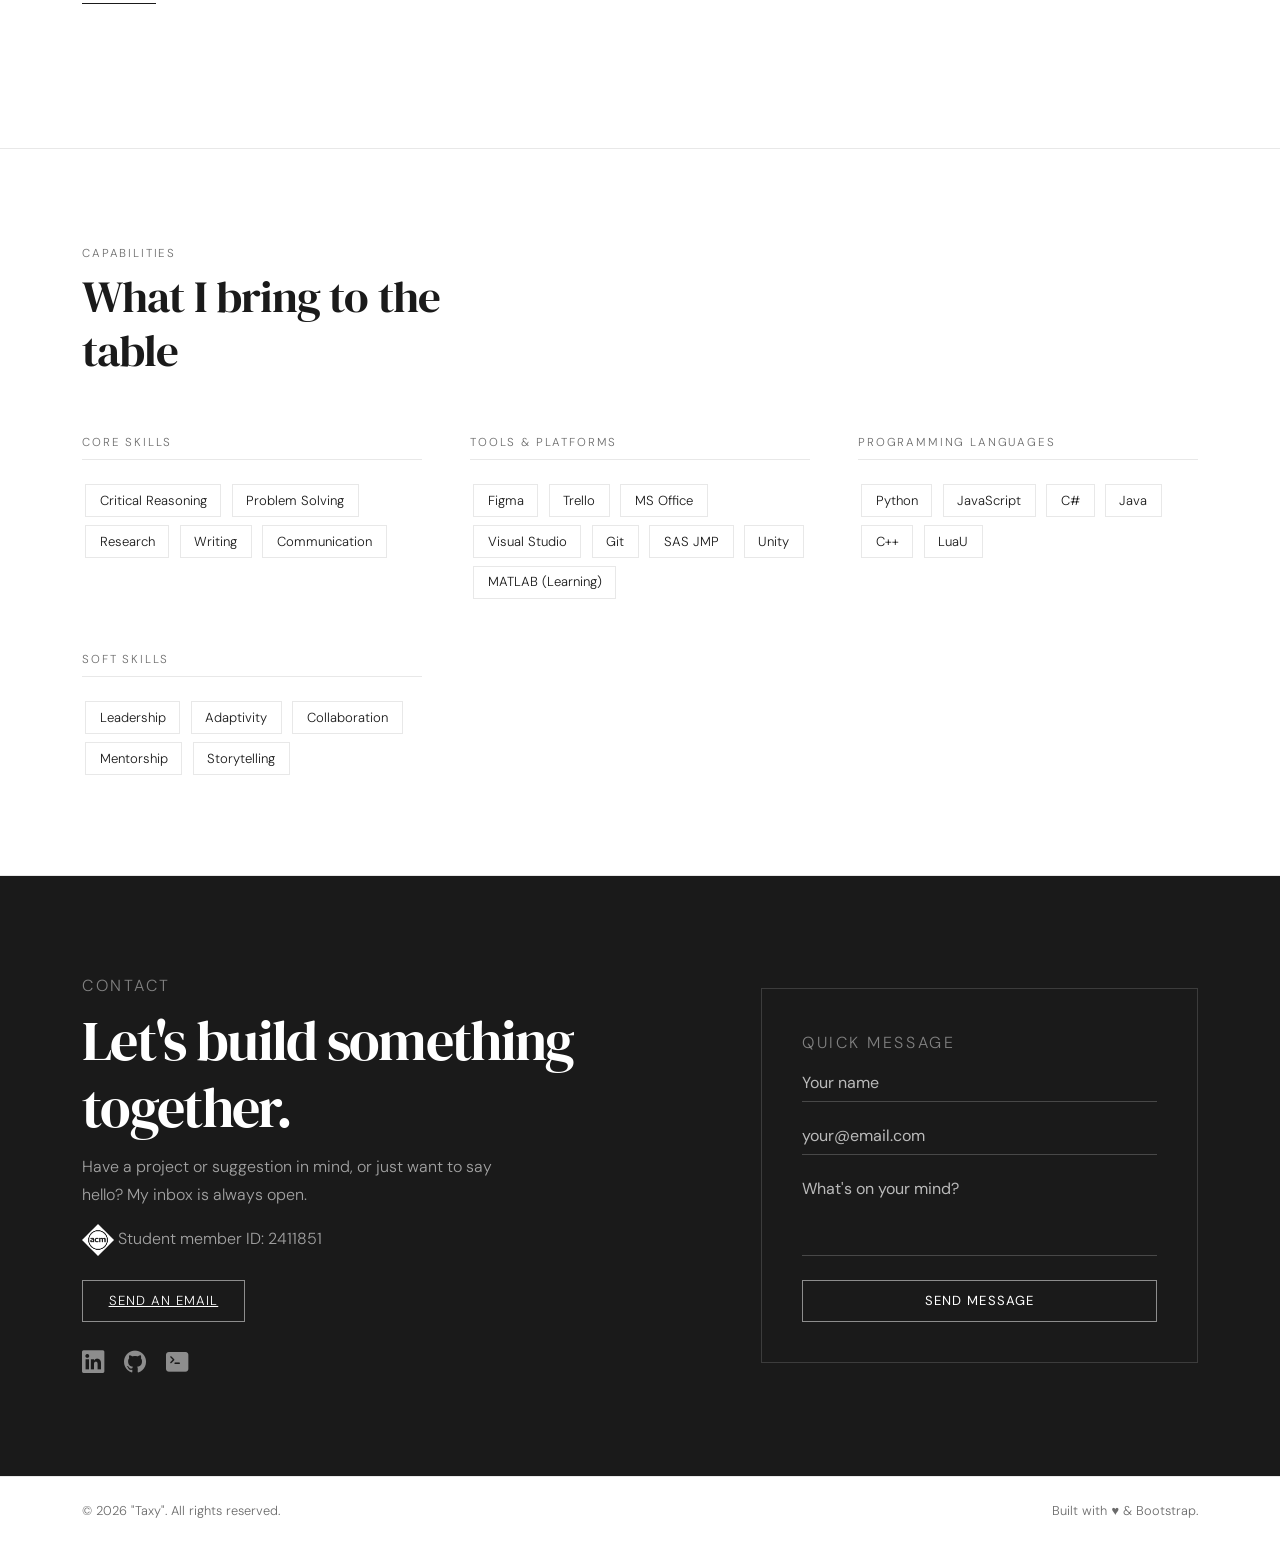
==== commit 59f1cd2b: "Whoops" ====
--- a/index.html
+++ b/index.html
@@ -43,6 +43,7 @@
     <div class="row">
       <div class="col-lg-9">
         <p class="eyebrow">The Tax53 Network</p>
+        <h1>It's me,<br><em>Sabarieswar V (Sab)!</em></h1> <a href="#contact" class="btn-dark-fill text-decoration-none position-absolute">Hit me up!</a>
         <p class="lead">I'm a curious creator. I build things for those who value the <em>little things</em>.</p>
         <div class="d-flex gap-4 flex-wrap align-items-center">
           <div class="d-flex align-items-center gap-2">
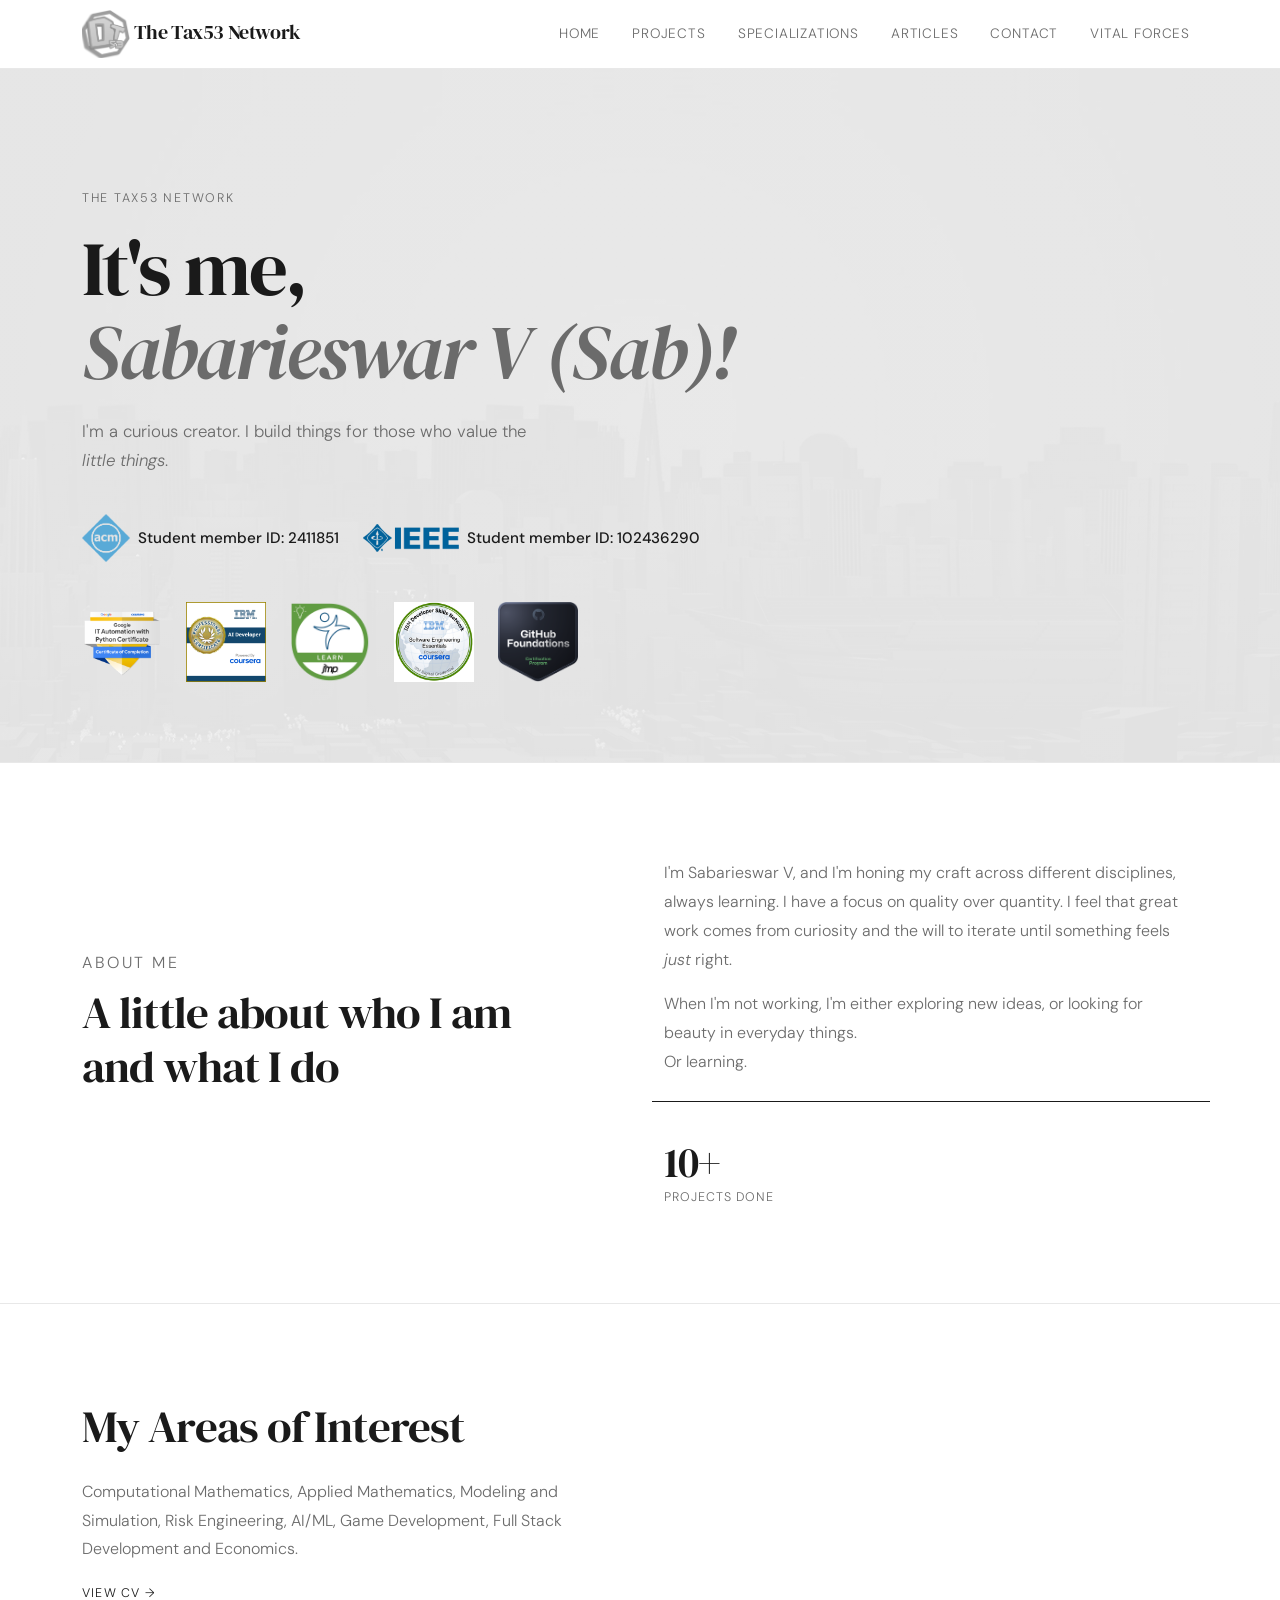
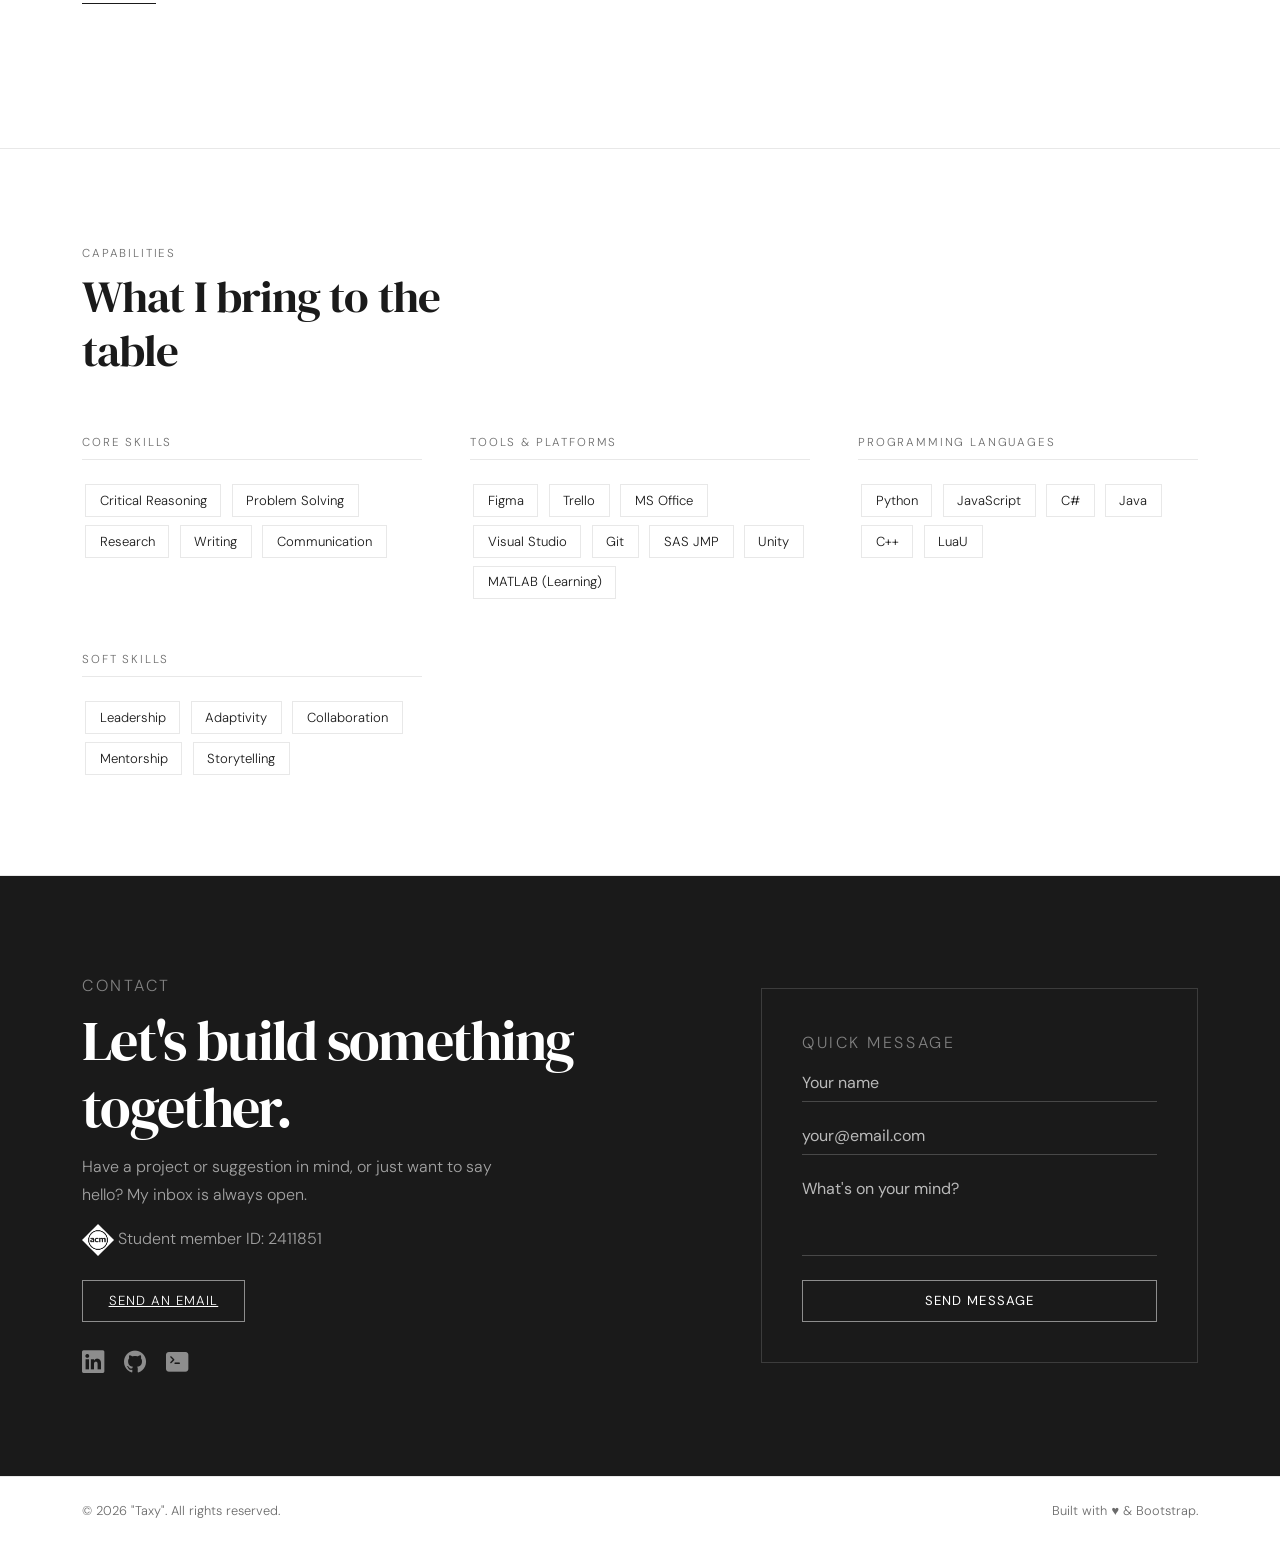
==== commit e60b4f52: "Fix" ====
--- a/index.html
+++ b/index.html
@@ -43,7 +43,7 @@
     <div class="row">
       <div class="col-lg-9">
         <p class="eyebrow">The Tax53 Network</p>
-        <h1>It's me,<br><em>Sabarieswar V (Sab)!</em></h1> <a href="#contact" class="btn-dark-fill text-decoration-none position-absolute">Hit me up!</a>
+        <h1>It's me,<br><em>Sabarieswar V (Sab)!</em></h1>
         <p class="lead">I'm a curious creator. I build things for those who value the <em>little things</em>.</p>
         <div class="d-flex gap-4 flex-wrap align-items-center">
           <div class="d-flex align-items-center gap-2">
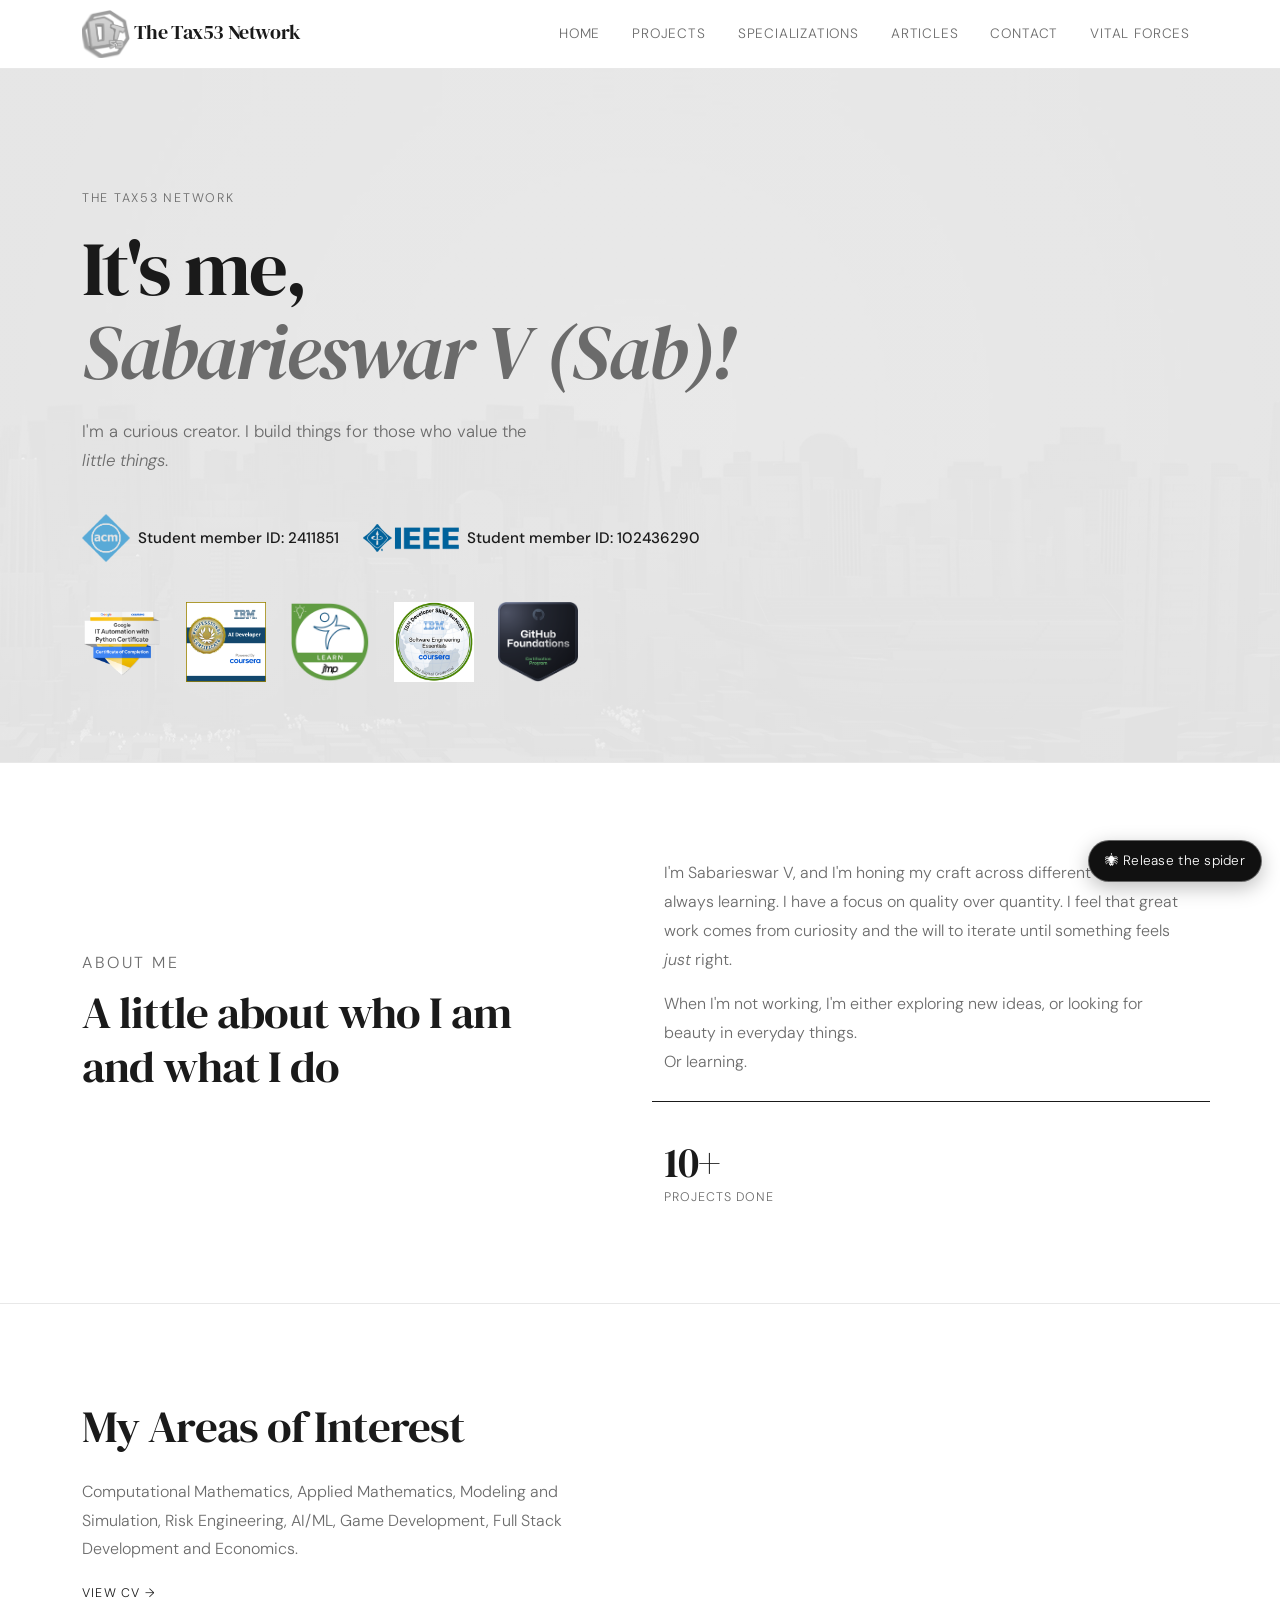
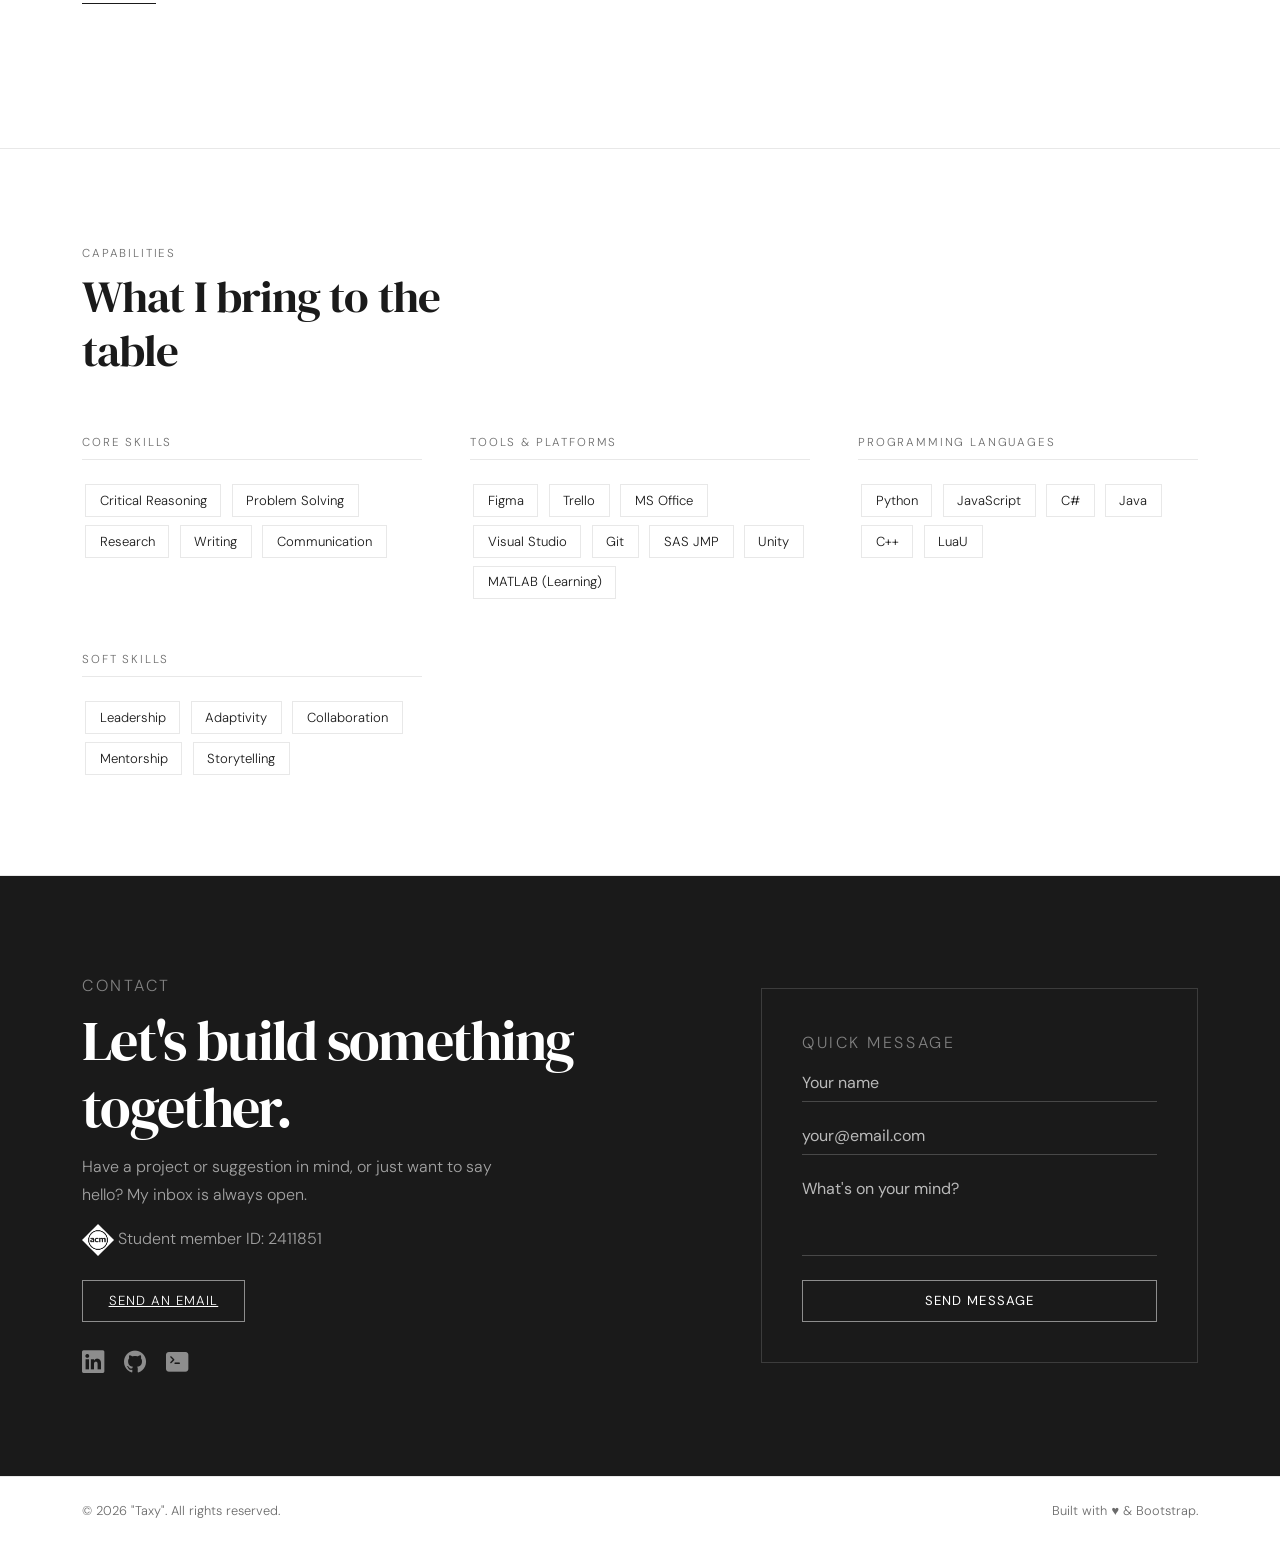
==== commit 36e95722: "Add claude spider on homepage Funny (vibecoded)" ====
--- a/index.html
+++ b/index.html
@@ -247,6 +247,7 @@
   </footer>
 
   <script src="https://cdn.jsdelivr.net/npm/bootstrap@5.3.3/dist/js/bootstrap.bundle.min.js"></script>
+  <script src="JS/spider.js" defer></script>
   <script>
     // Scroll fade-in
     const observer = new IntersectionObserver((entries) => {
